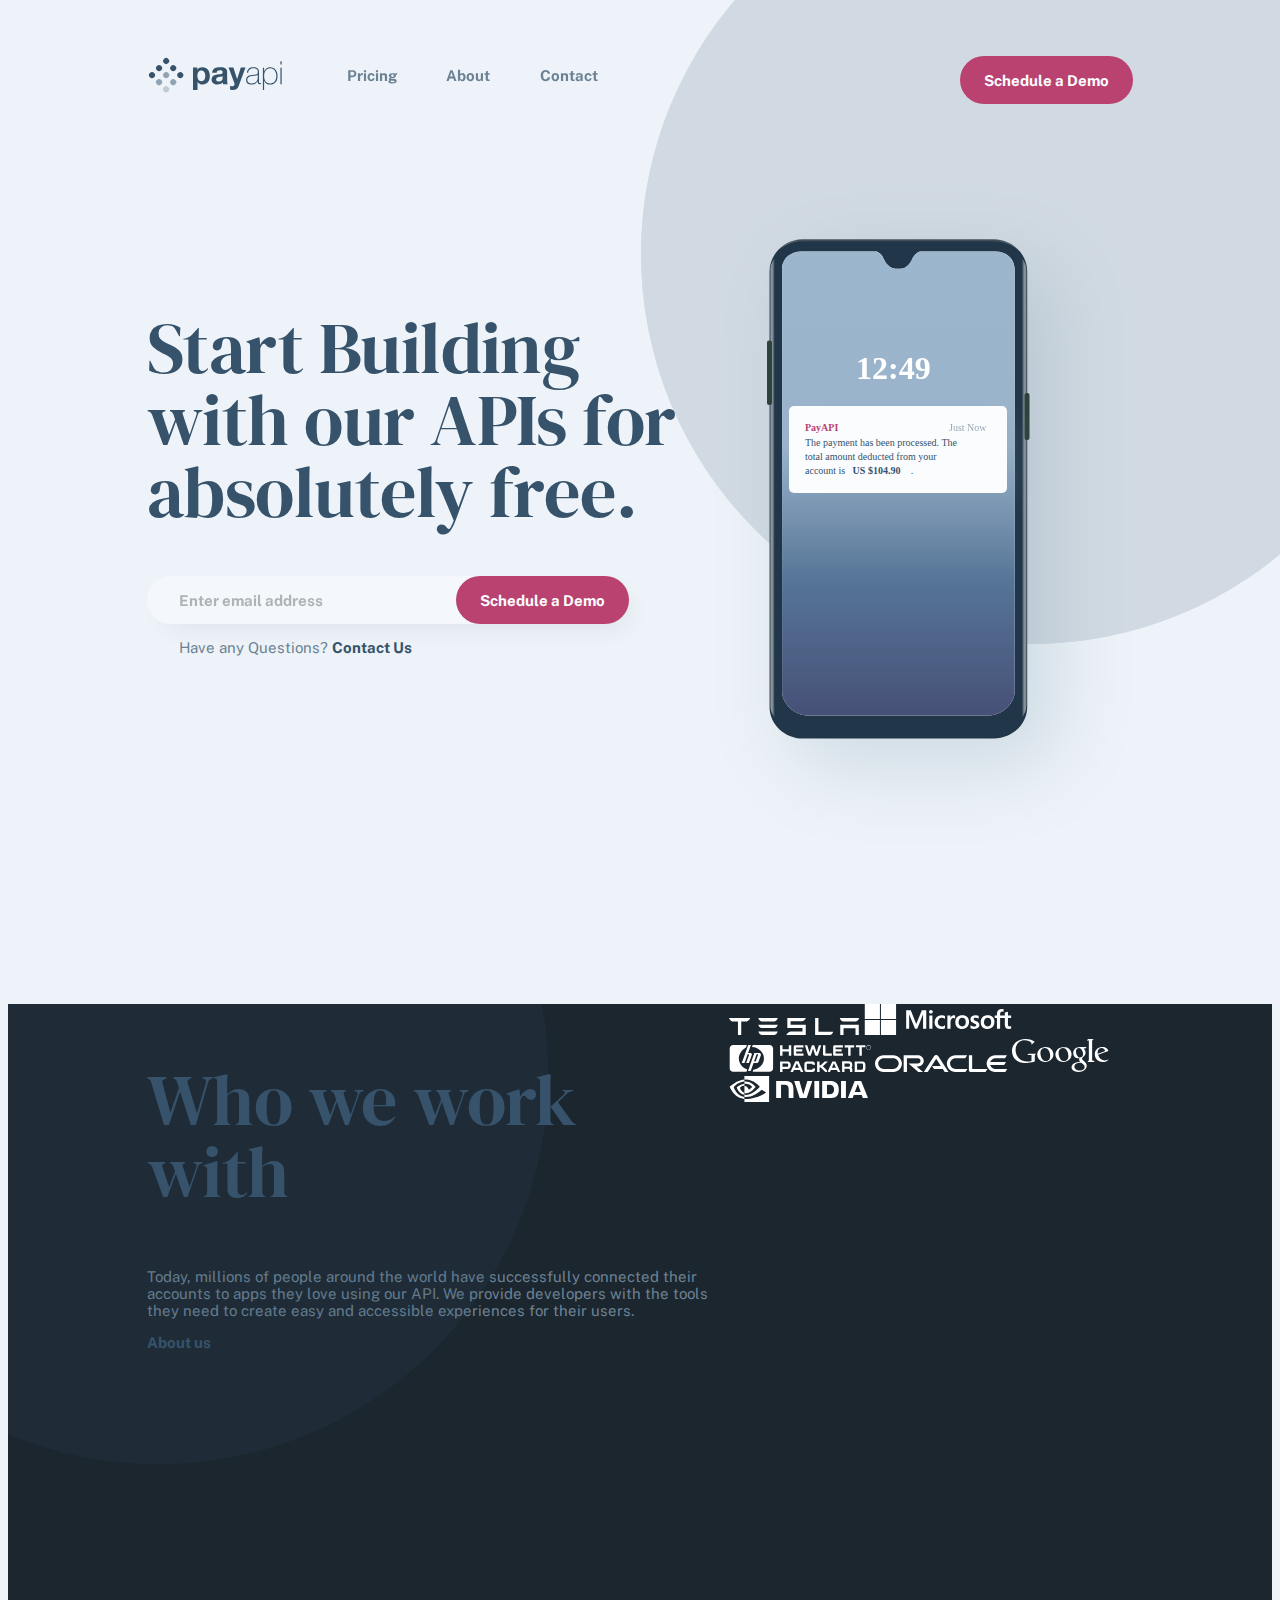
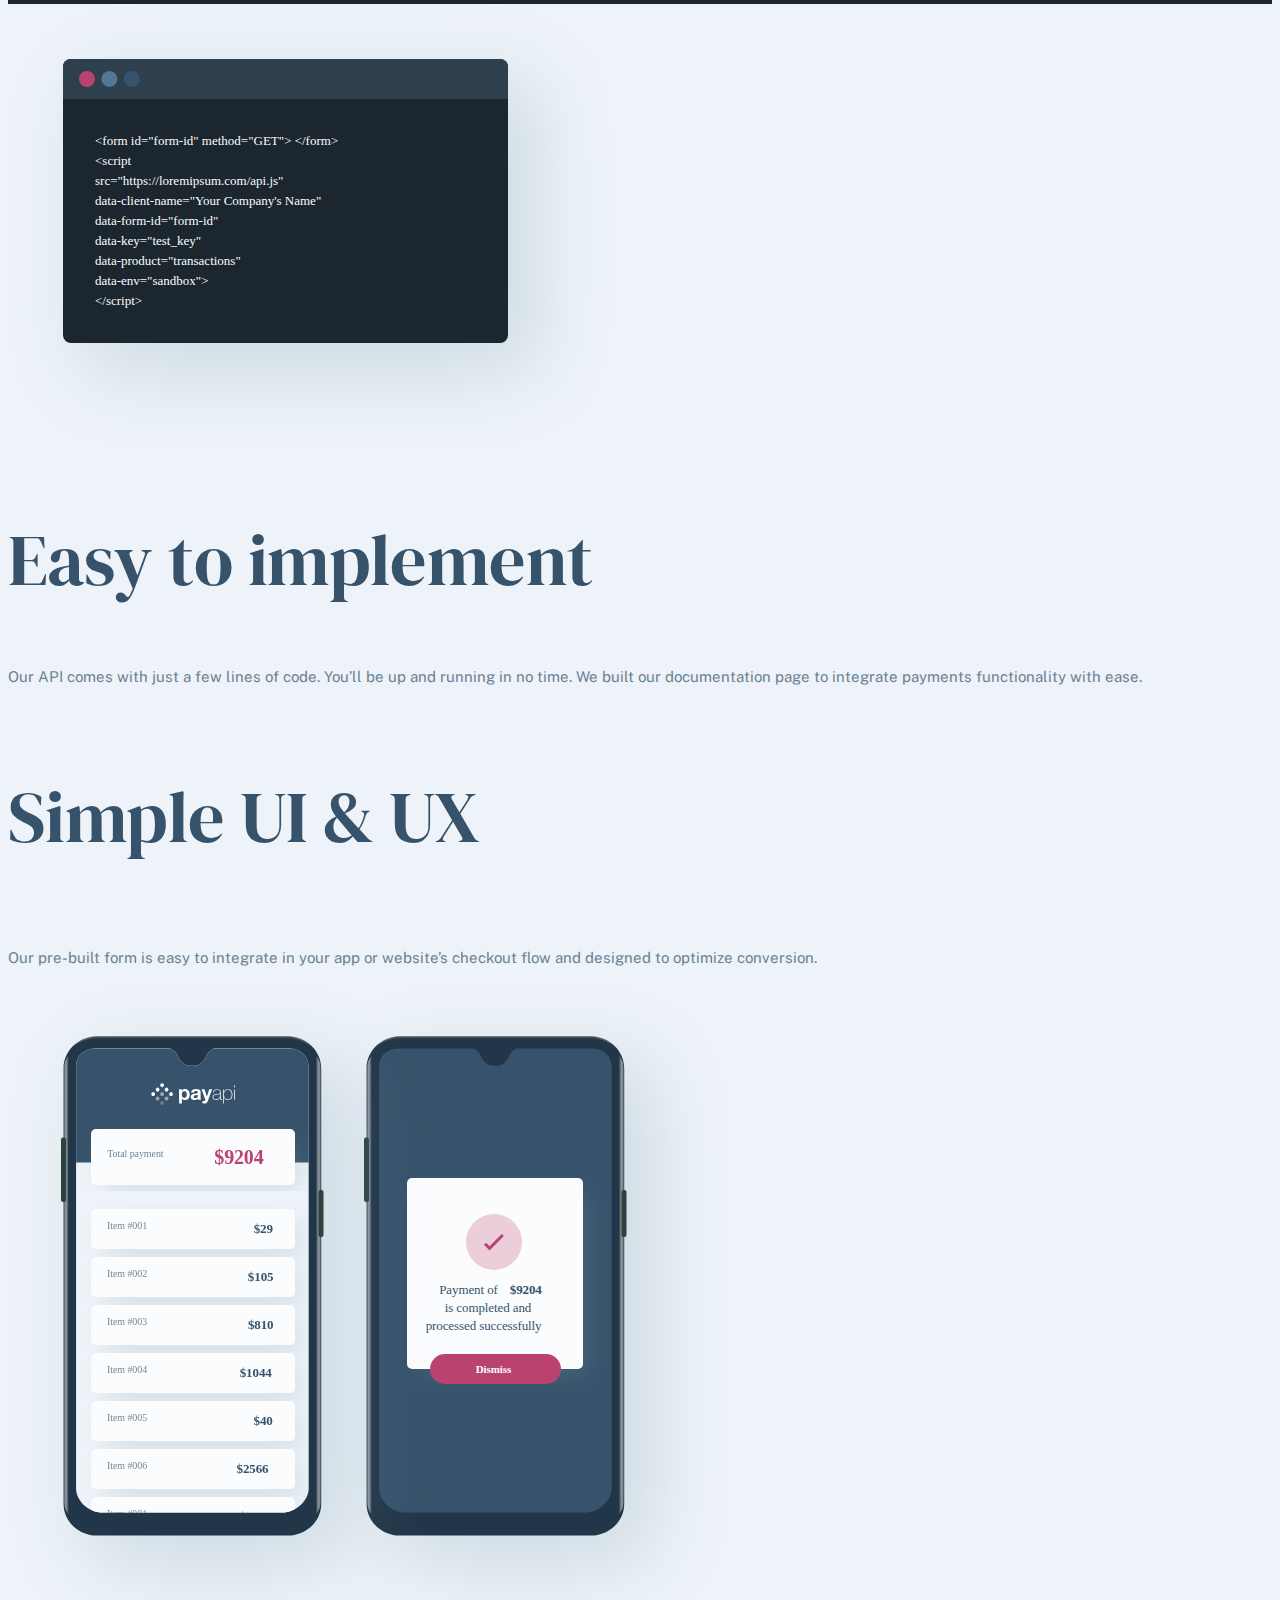
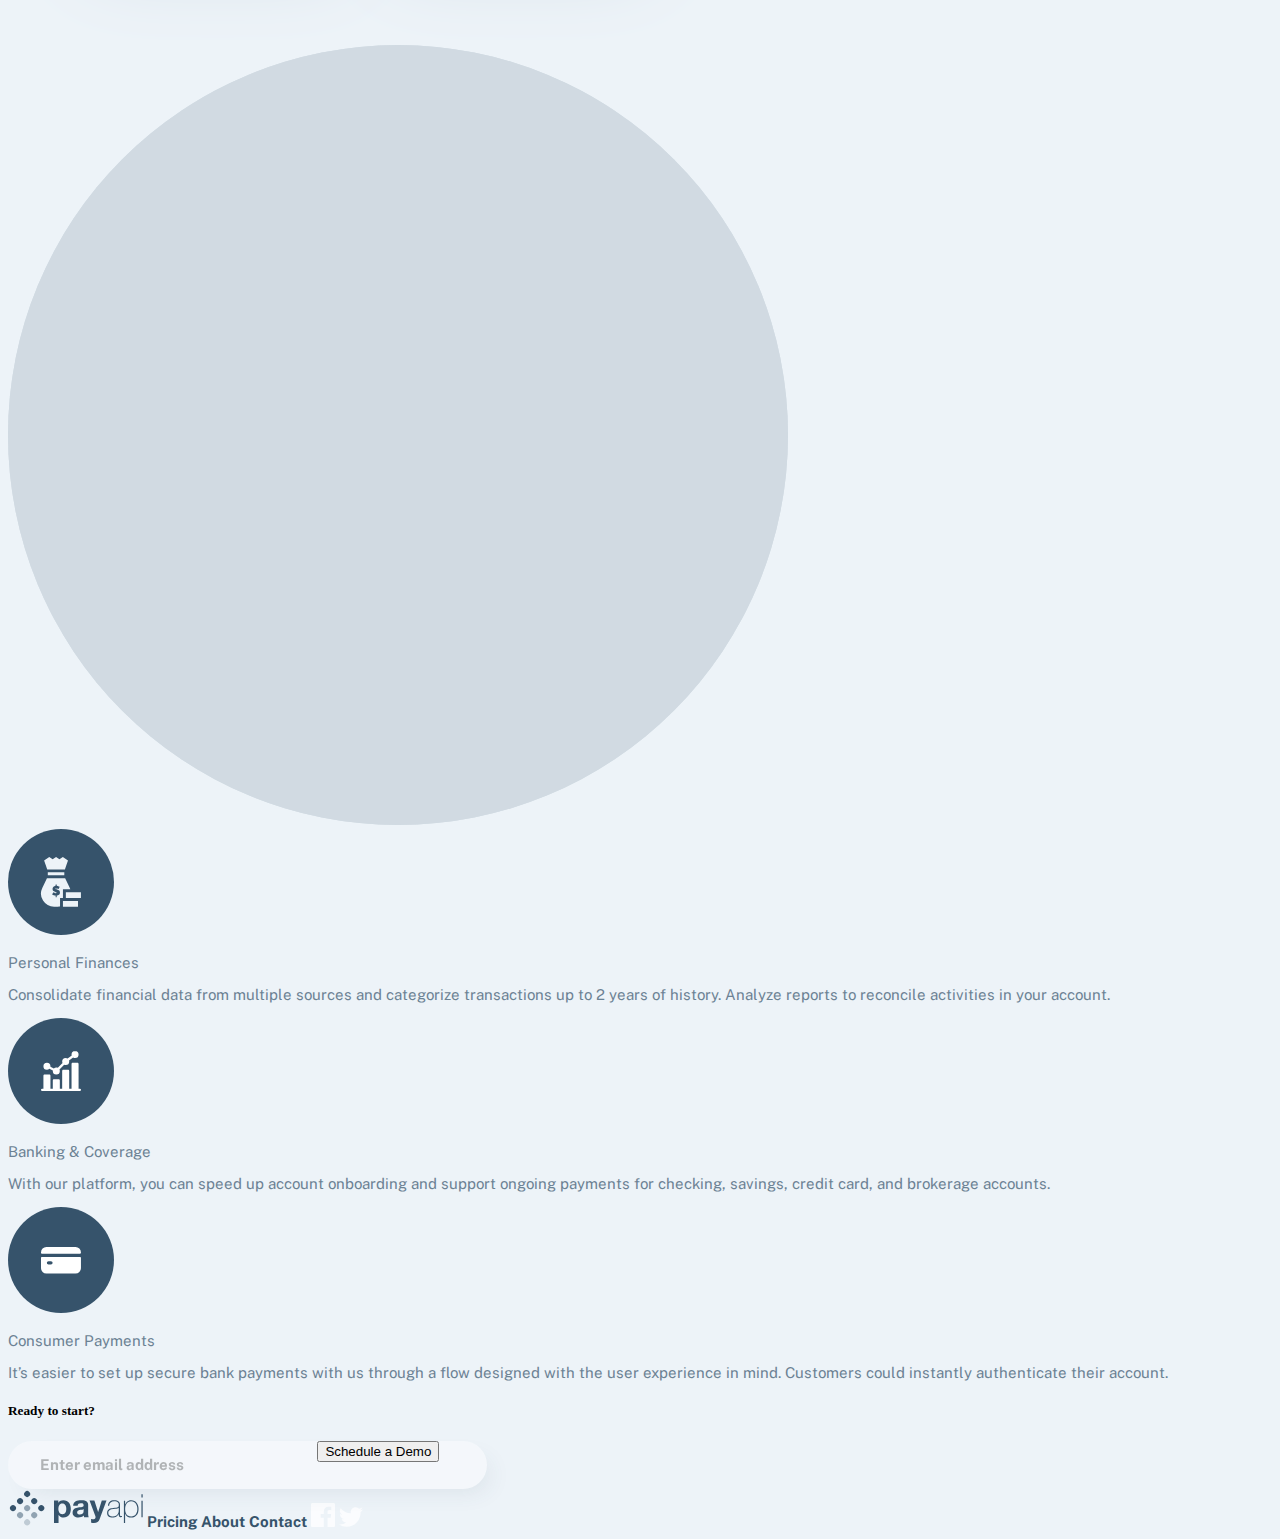
==== index.html @ 9f620da6 "adding files" ====
<!DOCTYPE html>
<html lang="en">
    <head>
        <meta charset="UTF-8">
        <meta name="viewport" content="width=device-width, initial-scale=1">
        <meta http-equiv="X-UA-Compatible" content="ie=edge">
        <title>PayApi</title>
        <link rel="stylesheet" href="style.css">
        <link rel="preconnect" href="https://fonts.googleapis.com">
        <link rel="preconnect" href="https://fonts.gstatic.com" crossorigin>
        <link href="https://fonts.googleapis.com/css2?family=DM+Serif+Display&family=Public+Sans:wght@400;700&display=swap" rel="stylesheet">
    </head>

    <body>
        <nav role="navigation" class="navigation">
            <img src="assets/shared/desktop/logo.svg" alt="">
            <a href="pricing.html">Pricing</a>
            <a href="about.html">About</a>
            <a href="contact.html">Contact</a>
            <button class="scheduleButton" id="navigationButton">Schedule a Demo</button>
            <img id="upperRightCircle" src="assets/shared/desktop/bg-pattern-circle.svg" alt="">
        </nav>

        <div class="homeHeader">
            <div class="headerText">
                <h1>Start Building with our APIs for absolutely free.</h1>
                <form class="formEnterEmail">
                    <input type="email" name="email" id="" placeholder="Enter email address">
                    <button class="scheduleButton">Schedule a Demo</button>
                </form>
                <p>Have any Questions? <a href="contact.html">Contact Us</a></p>
            </div>
            <img src="assets/home/desktop/illustration-phone-mockup.svg" alt="">
        </div>

        <div class="homeWhoWork">
            <img src="assets/shared/desktop/bg-pattern-circle.svg" alt="">
            <div class="whoWorkText">
                <h2>Who we work with</h2>
                <p>Today, millions of people around the world have successfully connected their accounts to apps they love using our API. We provide developers with the tools they need to create easy and accessible experiences for their users. </p>
                <a href="about.html" class="buttonAboutUs">About us</a>
            </div>
            <div class="workLogos">
                <object data="assets/shared/desktop/tesla.svg" type="image/svg+xml"></object>
                <object data="assets/shared/desktop/microsoft.svg" type=""></object>
                <object data="assets/shared/desktop/hewlett-packard.svg" type=""></object>
                <object data="assets/shared/desktop/oracle.svg" type=""></object>
                <object data="assets/shared/desktop/google.svg" type=""></object>
                <object data="assets/shared/desktop/nvidia.svg" type=""></object>
                <svg s></svg>
            </div>
        </div>

        <div class="homeEasyTo">
            <img src="assets/home/desktop/illustration-easy-to-implement.svg" alt="">
            <div class="easyToText">
                <h3>Easy to implement</h3>
                <p>Our API comes with just a few lines of code. You’ll be up and running in no time. We built our documentation page to integrate payments functionality with ease.</p>
            </div>
        </div>

        <div class="homeSimpleUi">
            <div class="SimpleUiText">
                <h4>Simple UI & UX</h4>
                <p>Our pre-built form is easy to integrate in your app or website’s checkout flow and designed to optimize conversion. </p>
            </div>
            <img src="assets/home/desktop/illustration-simple-ui.svg" alt="">
            <img src="assets/shared/desktop/bg-pattern-circle.svg" alt="">
        </div>

        <div class="homeAdvantages">
            <div class="advantagesColumn">
                <img src="assets/home/desktop/icon-personal-finances.svg" alt="">
                <p>Personal Finances</p>
                <p>Consolidate financial data from multiple sources and categorize transactions up to 2 years of history. Analyze reports to reconcile activities in your account. </p>
            </div>
            <div class="advantagesColumn">
                <img src="assets/home/desktop/icon-banking-and-coverage.svg" alt="">
                <p>Banking & Coverage</p>
                <p>With our platform, you can speed up account onboarding and support ongoing payments for checking, savings, credit card, and brokerage accounts.</p>
            </div>
            <div class="advantagesColumn">
                <img src="assets/home/desktop/icon-consumer-payments.svg" alt="">
                <p>Consumer Payments</p>
                <p>It’s easier to set up secure bank payments with us through a flow designed with the user experience in mind. Customers could instantly authenticate their account.</p>
            </div>
        </div>

        <div class="homeReady">
            <h5>Ready to start?</h5>
            <form class="formEnterEmail">
                <input type="email" name="email" id="" placeholder="Enter email address">
                <button>Schedule a Demo</button>
            </form>
        </div>

        <footer>
            <img src="assets/shared/desktop/logo.svg" alt="">
            <a href="pricing.html">Pricing</a>
            <a href="about.html">About</a>
            <a href="contact.html">Contact</a>
            <img src="assets/shared/desktop/facebook.svg" alt="">
            <img src="assets/shared/desktop/twitter.svg" alt="">
        </footer>
        <script src="script.js"></script>
    </body>
</html>
---- style.css ----
/* General Styles */

body { 
    background-color: #EDF3F8;
    overflow-x: hidden;
}

h1, h2, h3, h4 { 
    font-family: 'DM Serif Display', sans-serif;
    color: #36536B;
    font-weight: 400;
    font-size: 72px;
    line-height: 72px;
    letter-spacing: -0.55px;
}

p {
    font-family: 'Public Sans', sans-serif;
    color: #6C8294;
    font-weight: 400;
    font-size: 15px;
}

a {
    text-decoration: none;
    font-family: 'Public Sans', sans-serif;
    color: #36536B;
    font-weight: 700;
    font-size: 15px;
    line-height: 18px;
}

.scheduleButton {
    background-color: #BA4270;
    font-family: 'Public Sans', sans-serif;
    font-weight: 700;
    color: #FBFCFE;
    font-size: 15px;
    border: none;
    border-radius: 24px;
    width: 173px;
    height: 48px;
}


/*  SiteWide */

.navigation {
    position: relative;
    display: flex;
    margin: 3.5rem 11% 0;
}

.navigation a {
    margin-top: 0.7rem;
    margin-left: 5%;
    opacity: 0.7;
}

.navigation img:nth-child(1) {
    margin-right: 1rem;
    width: 134.66px;
    height: 38px;
}

#navigationButton {
    margin-left: auto;
}

#upperRightCircle {
    position: absolute;
    top: -12rem;
    right: -18rem;
    z-index: -1;
}


/*  Home Header */

.homeHeader {
    margin: 10rem 11%;
    display: flex;
    justify-content: space-between;
}

.headerText {
    max-width: 36rem;
}

.formEnterEmail {
    position: relative;
}

.formEnterEmail input {
    border-radius: 24px;
    border: none;
    background-color: #FBFCFE;
    box-shadow: 10px 10px 25px -10px rgba(54, 83, 107, 0.25);
    width: 445px;
    height: 46px;
    padding-left: 2rem;
}

input[type=email] {
    font-family: 'Public Sans', sans-serif;
    font-weight: 700;
    font-size: 15px;
    opacity: 0.5;
    color: #36536B;
}

.formEnterEmail button {
    position: absolute;
    margin-left: -10.6rem;
}

.headerText p {
    margin-left: 2rem;
}

.homeHeader img {
    margin-top: -5rem;
}


/*  Who we work with */

.homeWhoWork {
    display: flex;
    background-color: #1B262F;
    overflow: hidden;
    position: relative;
    height: 600px;
    padding: 0 11%;
}

.homeWhoWork img {
    position: absolute;
    top: -20rem;
    left: -15rem;
}

.workLogos {
    filter: brightness(0) invert(1);
}

.workLogos object {
    
}
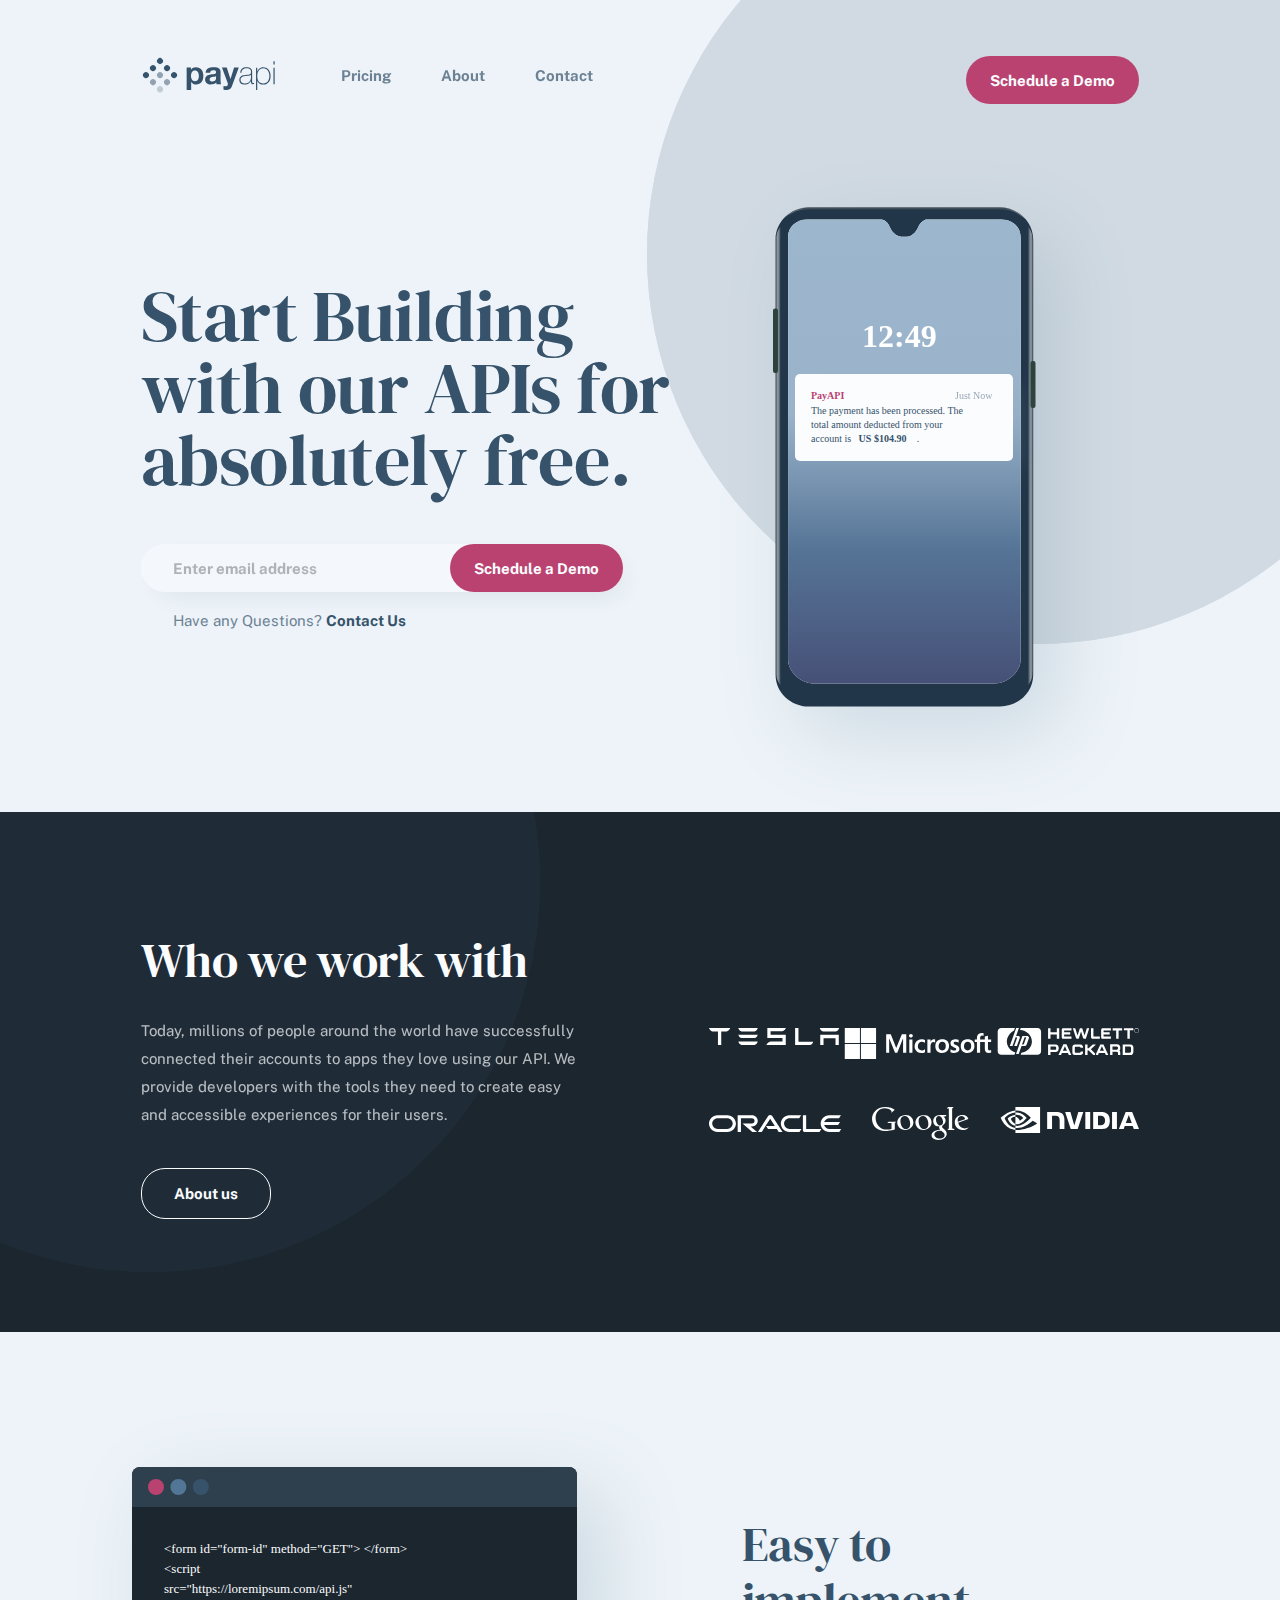
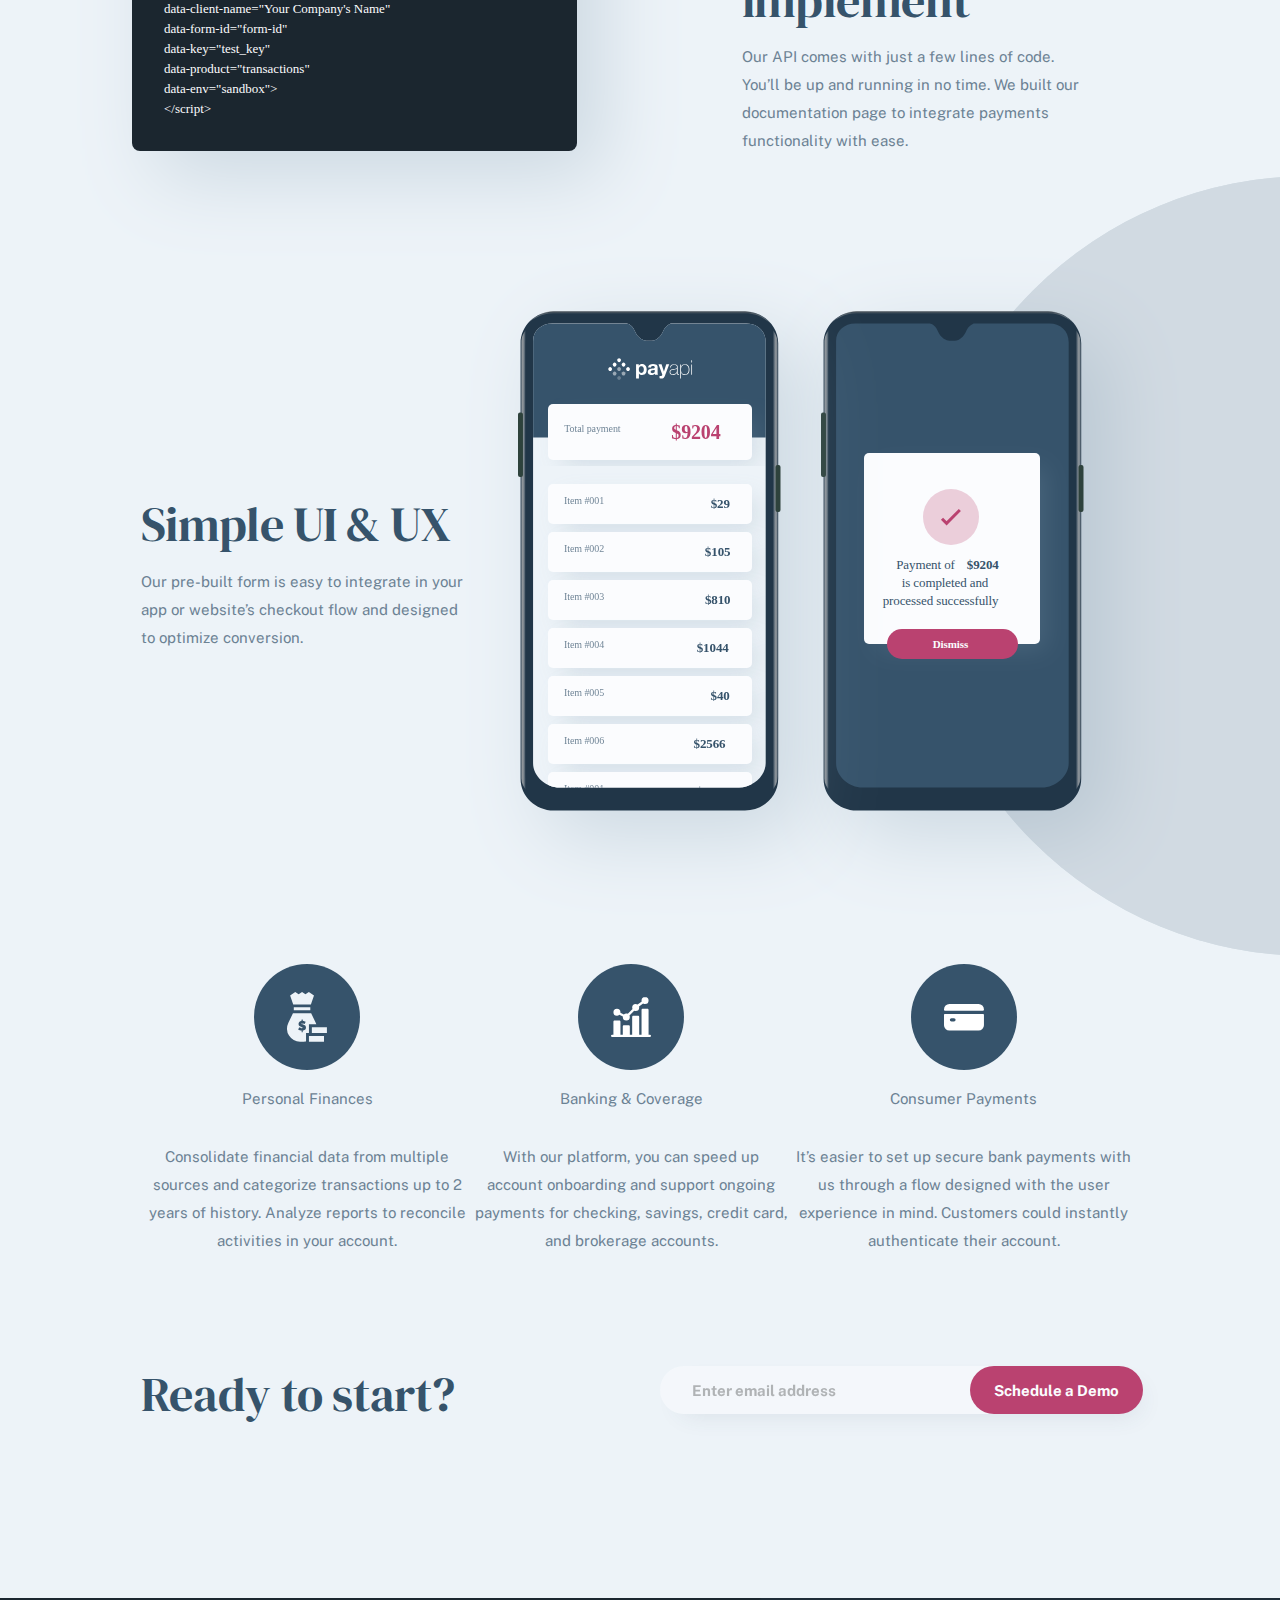
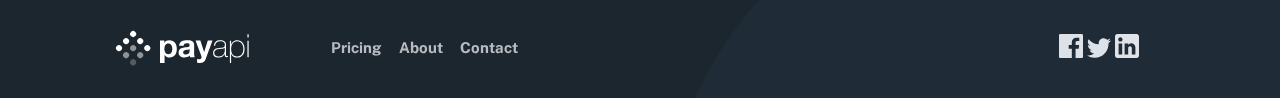
==== commit a3fcccd8: "added home page styling" ====
--- a/index.html
+++ b/index.html
@@ -40,14 +40,13 @@
                 <p>Today, millions of people around the world have successfully connected their accounts to apps they love using our API. We provide developers with the tools they need to create easy and accessible experiences for their users. </p>
                 <a href="about.html" class="buttonAboutUs">About us</a>
             </div>
-            <div class="workLogos">
+            <div class="whoWorkLogos">
                 <object data="assets/shared/desktop/tesla.svg" type="image/svg+xml"></object>
                 <object data="assets/shared/desktop/microsoft.svg" type=""></object>
                 <object data="assets/shared/desktop/hewlett-packard.svg" type=""></object>
                 <object data="assets/shared/desktop/oracle.svg" type=""></object>
                 <object data="assets/shared/desktop/google.svg" type=""></object>
                 <object data="assets/shared/desktop/nvidia.svg" type=""></object>
-                <svg s></svg>
             </div>
         </div>
 
@@ -60,7 +59,7 @@
         </div>
 
         <div class="homeSimpleUi">
-            <div class="SimpleUiText">
+            <div class="simpleUiText">
                 <h4>Simple UI & UX</h4>
                 <p>Our pre-built form is easy to integrate in your app or website’s checkout flow and designed to optimize conversion. </p>
             </div>
@@ -90,17 +89,23 @@
             <h5>Ready to start?</h5>
             <form class="formEnterEmail">
                 <input type="email" name="email" id="" placeholder="Enter email address">
-                <button>Schedule a Demo</button>
+                <button class="scheduleButton">Schedule a Demo</button>
             </form>
         </div>
 
         <footer>
-            <img src="assets/shared/desktop/logo.svg" alt="">
-            <a href="pricing.html">Pricing</a>
-            <a href="about.html">About</a>
-            <a href="contact.html">Contact</a>
-            <img src="assets/shared/desktop/facebook.svg" alt="">
-            <img src="assets/shared/desktop/twitter.svg" alt="">
+            <div class="footerLinks">
+                <object data="assets/shared/desktop/logo.svg" type=""></object>
+                <a href="pricing.html">Pricing</a>
+                <a href="about.html">About</a>
+                <a href="contact.html">Contact</a>
+            </div>
+            <div class="footerLogos">
+                <img src="assets/shared/desktop/facebook.svg" alt="">
+                <img src="assets/shared/desktop/twitter.svg" alt="">
+                <img src="assets/shared/desktop/linkedin.svg" alt="">
+            </div>
+            <img id="footerCircle" src="assets/shared/desktop/bg-pattern-circle.svg" alt="">
         </footer>
         <script src="script.js"></script>
     </body>
--- a/style.css
+++ b/style.css
@@ -3,9 +3,10 @@
 body { 
     background-color: #EDF3F8;
     overflow-x: hidden;
-}
-
-h1, h2, h3, h4 { 
+    margin: 0;
+}
+
+h1 {
     font-family: 'DM Serif Display', sans-serif;
     color: #36536B;
     font-weight: 400;
@@ -14,11 +15,21 @@
     letter-spacing: -0.55px;
 }
 
+h2, h3, h4, h5 { 
+    font-family: 'DM Serif Display', sans-serif;
+    color: #36536B;
+    font-weight: 400;
+    font-size: 48px;
+    line-height: 56px;
+    letter-spacing: -0.37px;
+}
+
 p {
     font-family: 'Public Sans', sans-serif;
     color: #6C8294;
     font-weight: 400;
     font-size: 15px;
+    line-height: 28px;
 }
 
 a {
@@ -44,6 +55,7 @@
 
 
 /*  SiteWide */
+/*  Navigation bar */
 
 .navigation {
     position: relative;
@@ -65,6 +77,7 @@
 
 #navigationButton {
     margin-left: auto;
+    position: relative;
 }
 
 #upperRightCircle {
@@ -75,10 +88,50 @@
 }
 
 
+/*  Footer*/
+
+footer {
+    display: flex;
+    justify-content: space-between;
+    align-items: center;
+    position: relative;
+    overflow: hidden;
+    padding: 0 11%;
+    background-color: #1B262F;
+    height: 100px;
+}
+
+.footerLinks {
+    display: flex;
+    justify-content: center;
+    align-items: center;
+}
+
+.footerLinks object {
+    filter: brightness(0) invert(1);
+    margin-right: 4rem;
+}
+
+.footerLinks a {
+    color: #FBFCFE;
+    opacity: 0.7;
+    margin-top: 0rem;
+    margin-left: 5%;
+}
+
+#footerCircle {
+    position: absolute;
+    top: -8rem;
+    right: -10rem;
+    z-index: 0;
+}
+
+
+/*  Home page */
 /*  Home Header */
 
 .homeHeader {
-    margin: 10rem 11%;
+    margin: 8rem 11% 0rem;
     display: flex;
     justify-content: space-between;
 }
@@ -130,20 +183,138 @@
     background-color: #1B262F;
     overflow: hidden;
     position: relative;
-    height: 600px;
+    height: 520px;
     padding: 0 11%;
+    z-index: -2;
 }
 
 .homeWhoWork img {
     position: absolute;
     top: -20rem;
     left: -15rem;
-}
-
-.workLogos {
+    z-index: -1;
+}
+
+.whoWorkText {
+    margin-top: 5rem;
+    max-width: 28rem;
+}
+
+.whoWorkText h2 {
+    color: #FBFCFE;
+    margin-bottom: 1.8rem;
+}
+
+.whoWorkText p {
+    color: #FBFCFE;
+    opacity: 0.7;
+    line-height: 28px;
+    margin-bottom: 3.5rem;
+}
+
+.buttonAboutUs {
+    color: #FBFCFE;
+    letter-spacing: -0.115;
+    border-radius: 24px;
+    border: 1px solid #FBFCFE;
+    padding: 1rem 2rem;
+}
+
+.whoWorkLogos {
     filter: brightness(0) invert(1);
-}
-
-.workLogos object {
-    
+    display: flex;
+    justify-content: space-between;
+    flex-wrap: wrap;
+    max-width: 34rem;
+    max-height: 10rem;
+    margin: 13.5rem 0 0 12%;
+}
+
+.workLogos object:nth-child(1), object:nth-child(4) {
+    margin-top: 0.5rem;
+}
+
+
+/*  Easy to implement */
+
+.homeEasyTo {
+    display: flex;
+    margin: 5rem 11%;
+}
+
+.homeEasyTo img {
+    margin-left: -4rem;
+}
+
+.easyToText {
+    margin: 3.5rem 6% 0;
+    max-width: 26rem;
+}
+
+.easyToText h3 {
+    letter-spacing: -0.37px;
+    margin-bottom: 0rem;
+}
+
+
+/*  Simple UI & UX */
+
+.homeSimpleUi {
+    position: relative;
+    display: flex;
+    justify-content: space-between;
+    margin: -5rem 11%;
+}
+
+.simpleUiText {
+    max-width: 30rem;
+    margin-top: 11rem;
+}
+
+.simpleUiText h4 {
+    margin-bottom: 1rem;
+}
+
+.homeSimpleUi img:nth-child(2) {
+    margin-right: -3rem;
+}
+
+.homeSimpleUi img:nth-child(3) {
+    position: absolute;
+    top: -5rem;
+    right: -35rem;
+    z-index: -1;
+}
+
+
+/*  Home Advantages */
+
+.homeAdvantages {
+    margin: 8rem 11% 0;
+    display: flex;
+    justify-content: space-between;
+}
+
+.advantagesColumn {
+    display: flex;
+    flex-direction: column;
+    align-items: center;
+    max-width: 23rem;
+}
+
+.advantagesColumn p {
+    text-align: center;
+}
+
+
+/*  Ready to start? */
+
+.homeReady {
+    display: flex;
+    justify-content: space-between;
+    margin: 6rem 11%;
+}
+
+.homeReady h5 {
+    margin-top: 0;
 }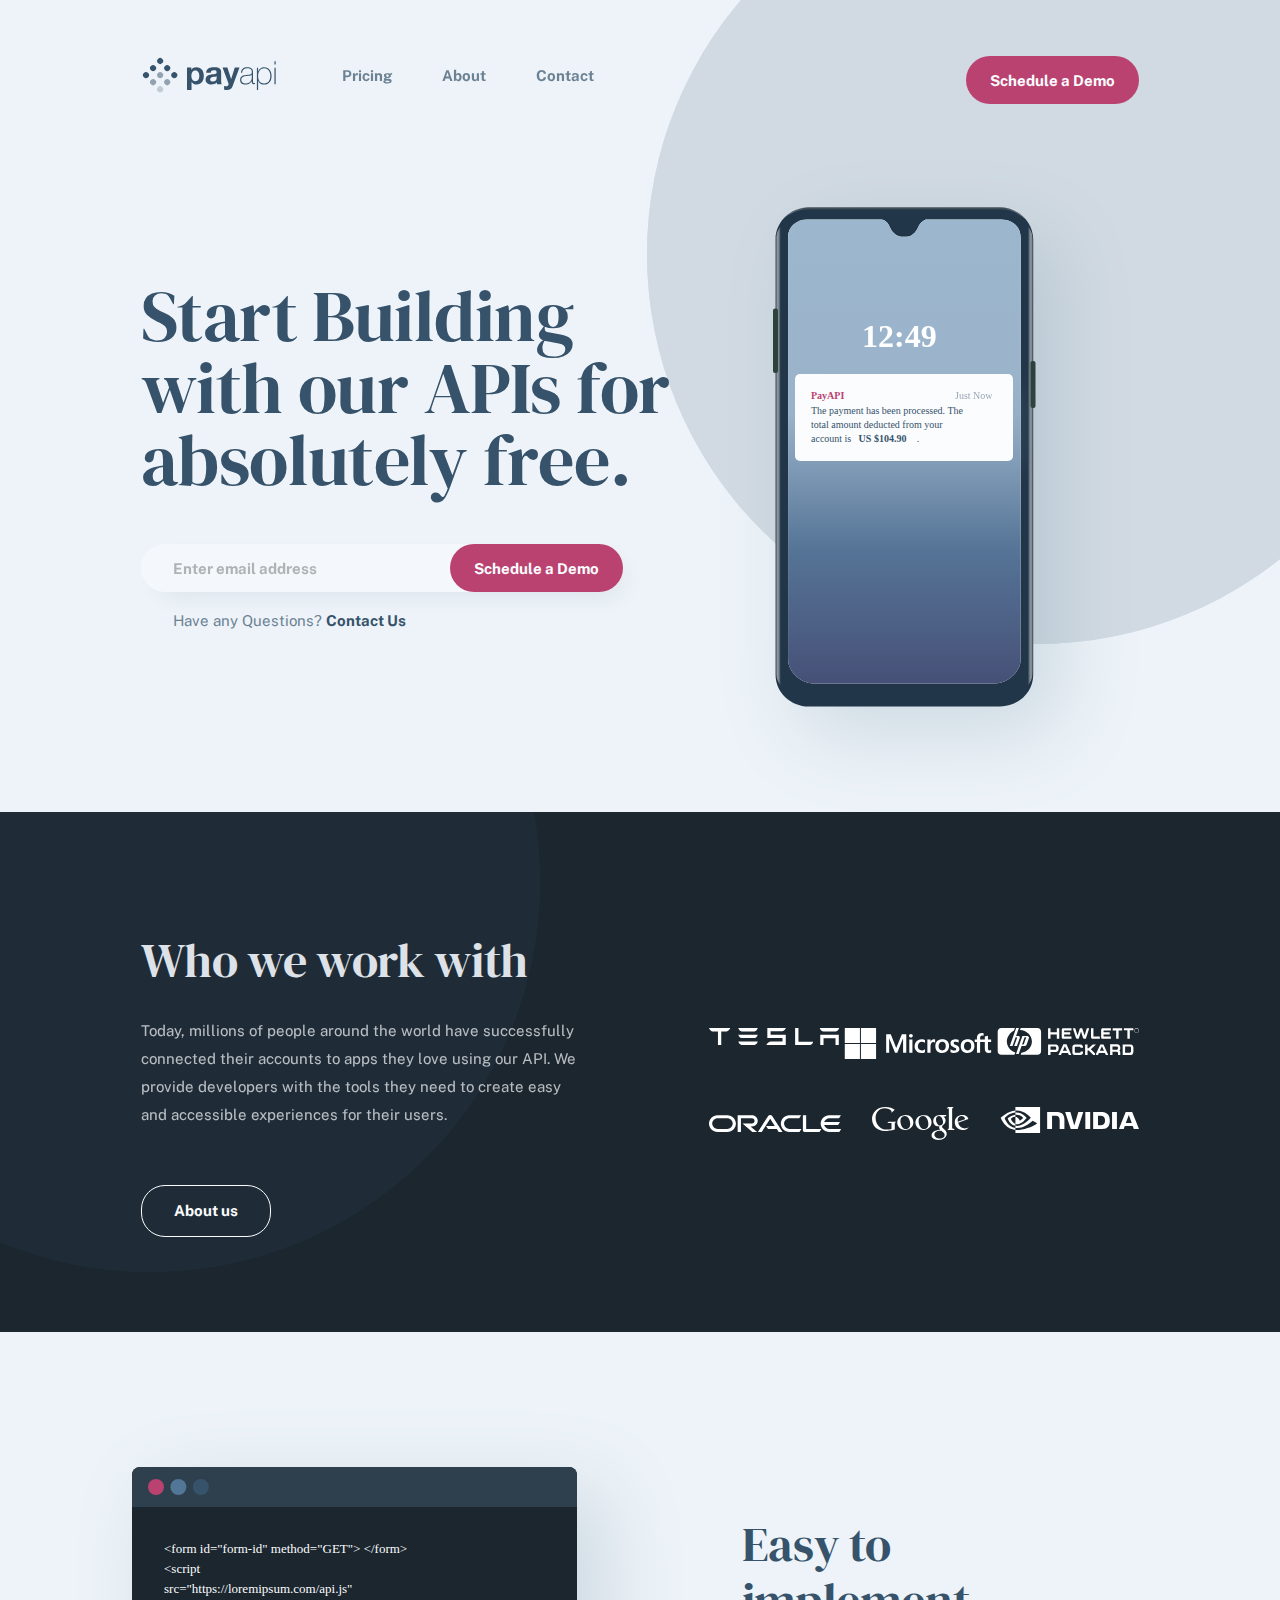
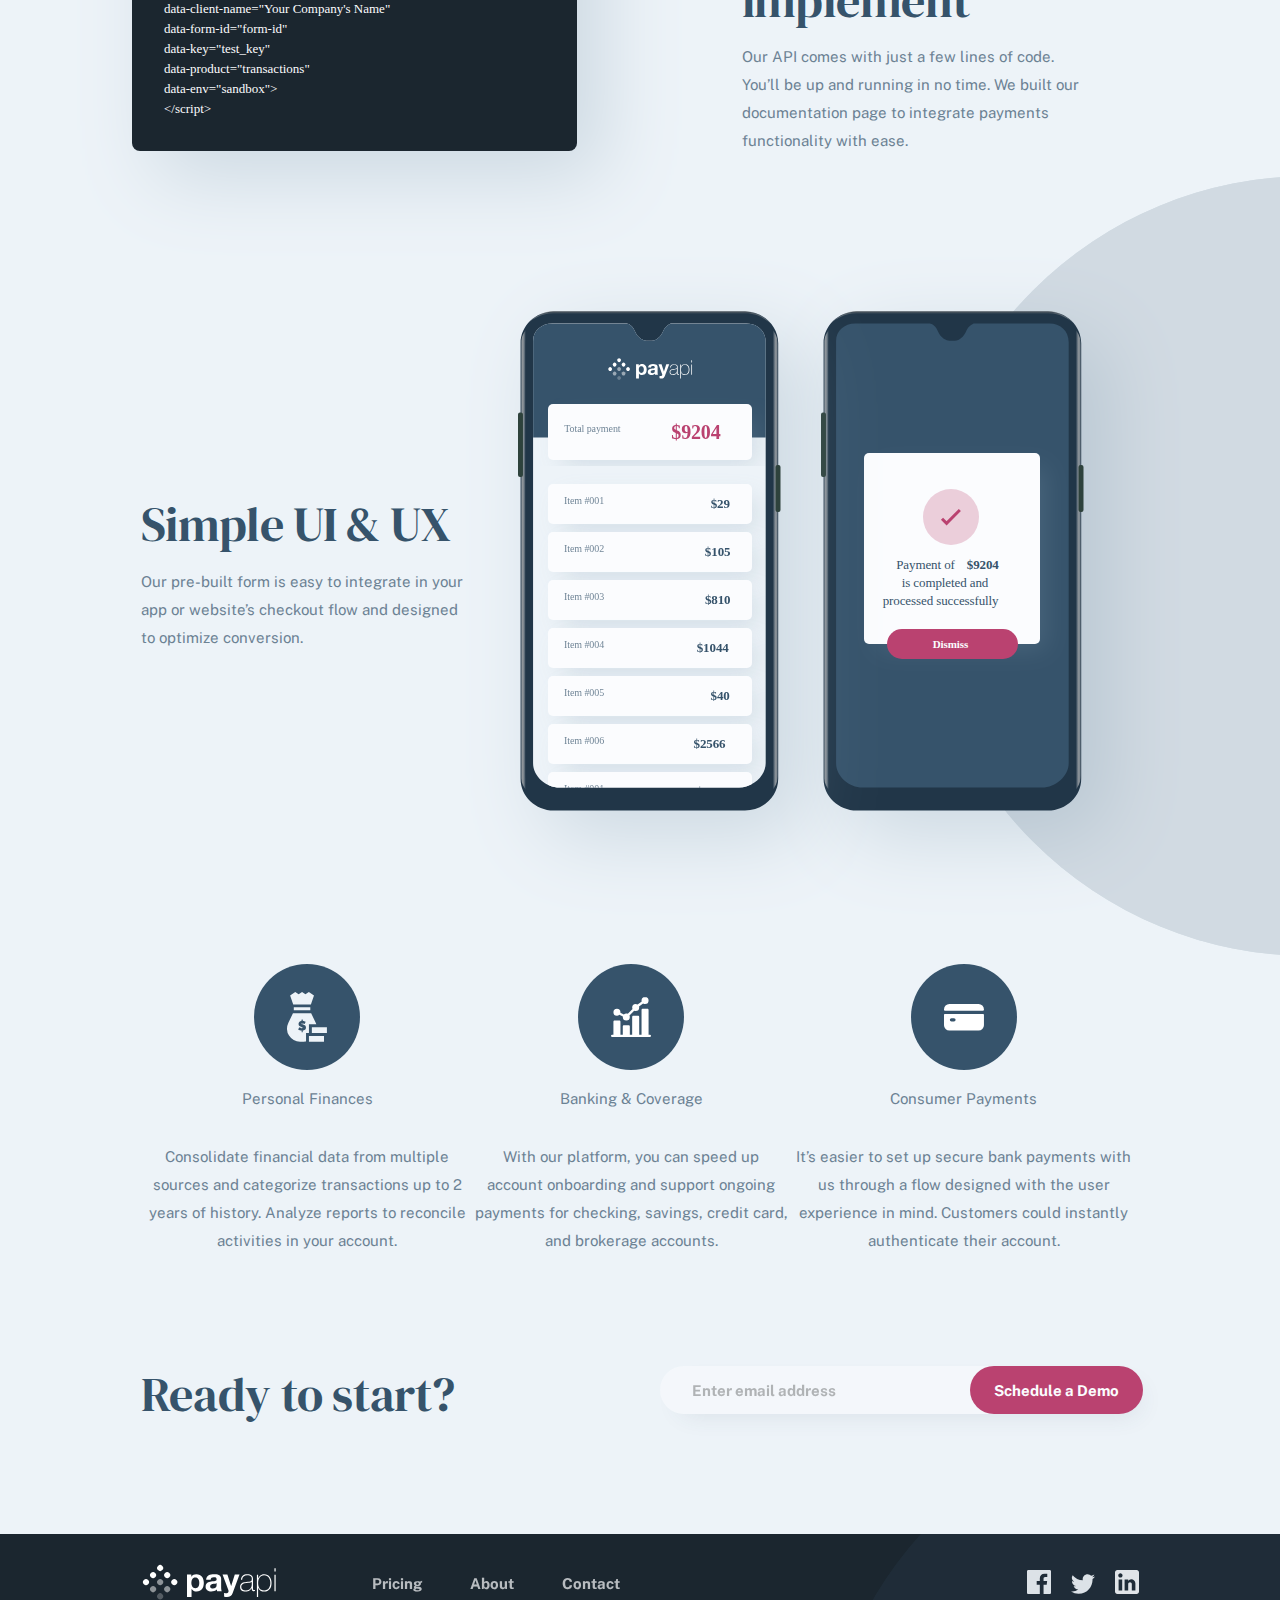
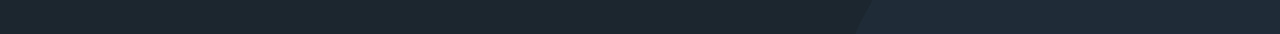
==== commit f98797a5: "finished home page" ====
--- a/index.html
+++ b/index.html
@@ -13,7 +13,7 @@
 
     <body>
         <nav role="navigation" class="navigation">
-            <img src="assets/shared/desktop/logo.svg" alt="">
+            <a href="index.html"><img src="assets/shared/desktop/logo.svg" alt=""></a>
             <a href="pricing.html">Pricing</a>
             <a href="about.html">About</a>
             <a href="contact.html">Contact</a>
@@ -95,7 +95,7 @@
 
         <footer>
             <div class="footerLinks">
-                <object data="assets/shared/desktop/logo.svg" type=""></object>
+                <a href="index.html"><object data="assets/shared/desktop/logo.svg" type=""></object></a>
                 <a href="pricing.html">Pricing</a>
                 <a href="about.html">About</a>
                 <a href="contact.html">Contact</a>
--- a/style.css
+++ b/style.css
@@ -53,6 +53,11 @@
     height: 48px;
 }
 
+.scheduleButton:hover {
+    background-color: #DA6D97;
+    cursor: pointer;
+}
+
 
 /*  SiteWide */
 /*  Navigation bar */
@@ -69,10 +74,13 @@
     opacity: 0.7;
 }
 
-.navigation img:nth-child(1) {
-    margin-right: 1rem;
-    width: 134.66px;
-    height: 38px;
+.navigation a:hover {
+    opacity: 1;
+}
+
+.navigation a:nth-child(1) {
+    margin: 0 1rem 0 0;
+    opacity: 1;
 }
 
 #navigationButton {
@@ -107,22 +115,33 @@
     align-items: center;
 }
 
-.footerLinks object {
+.footerLinks a:nth-child(1) {
     filter: brightness(0) invert(1);
-    margin-right: 4rem;
+    margin-right: 6rem;
+    opacity: 1;
 }
 
 .footerLinks a {
     color: #FBFCFE;
     opacity: 0.7;
-    margin-top: 0rem;
-    margin-left: 5%;
+}
+
+.footerLinks a:hover {
+    opacity: 1;
+}
+
+.footerLinks a:nth-child(3) {
+    margin: 0 3rem;
+}
+
+.footerLogos img:nth-child(2) {
+    margin: 0 1rem;
 }
 
 #footerCircle {
     position: absolute;
     top: -8rem;
-    right: -10rem;
+    right: -20rem;
     z-index: 0;
 }
 
@@ -185,14 +204,12 @@
     position: relative;
     height: 520px;
     padding: 0 11%;
-    z-index: -2;
 }
 
 .homeWhoWork img {
     position: absolute;
     top: -20rem;
     left: -15rem;
-    z-index: -1;
 }
 
 .whoWorkText {
@@ -218,6 +235,12 @@
     border-radius: 24px;
     border: 1px solid #FBFCFE;
     padding: 1rem 2rem;
+    position: absolute;
+}
+
+.buttonAboutUs:hover {
+    color: #1B262F;
+    background-color: #FFFFFF;
 }
 
 .whoWorkLogos {
@@ -312,7 +335,7 @@
 .homeReady {
     display: flex;
     justify-content: space-between;
-    margin: 6rem 11%;
+    margin: 6rem 11% 2rem;
 }
 
 .homeReady h5 {
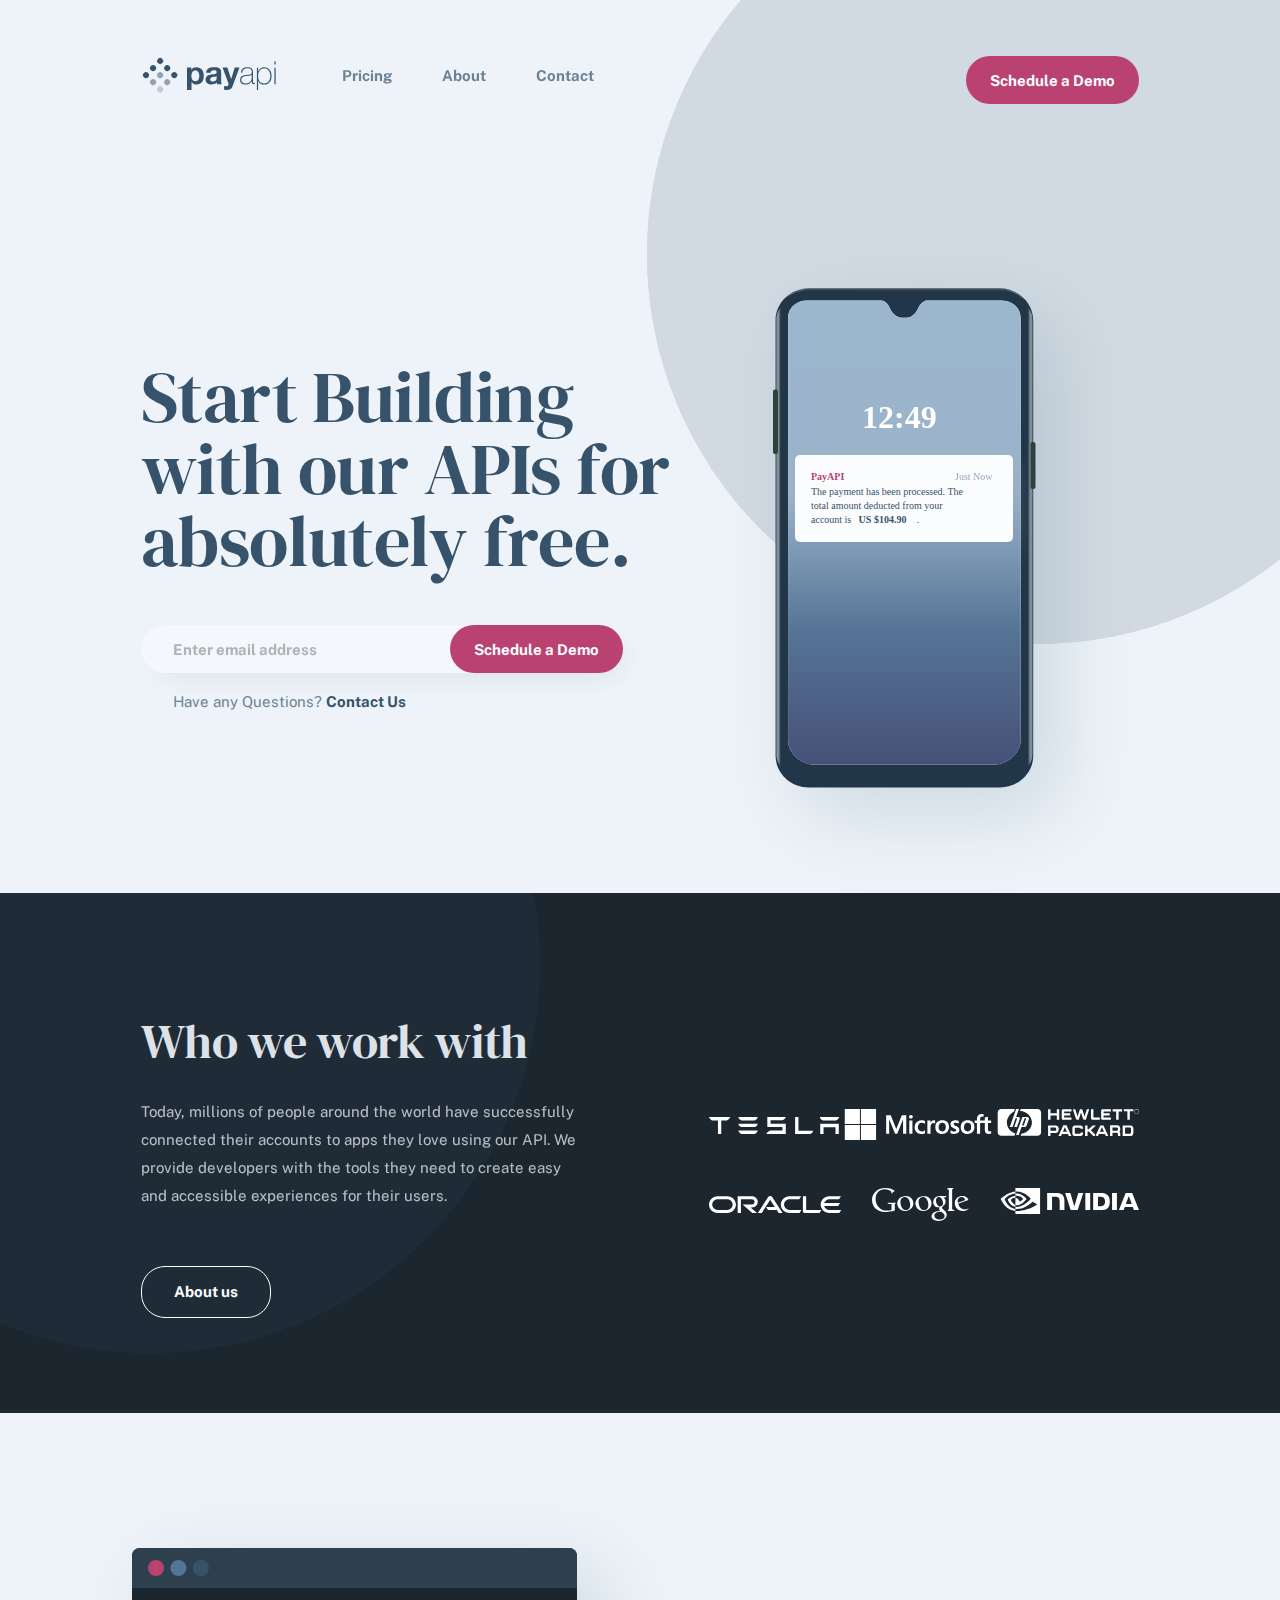
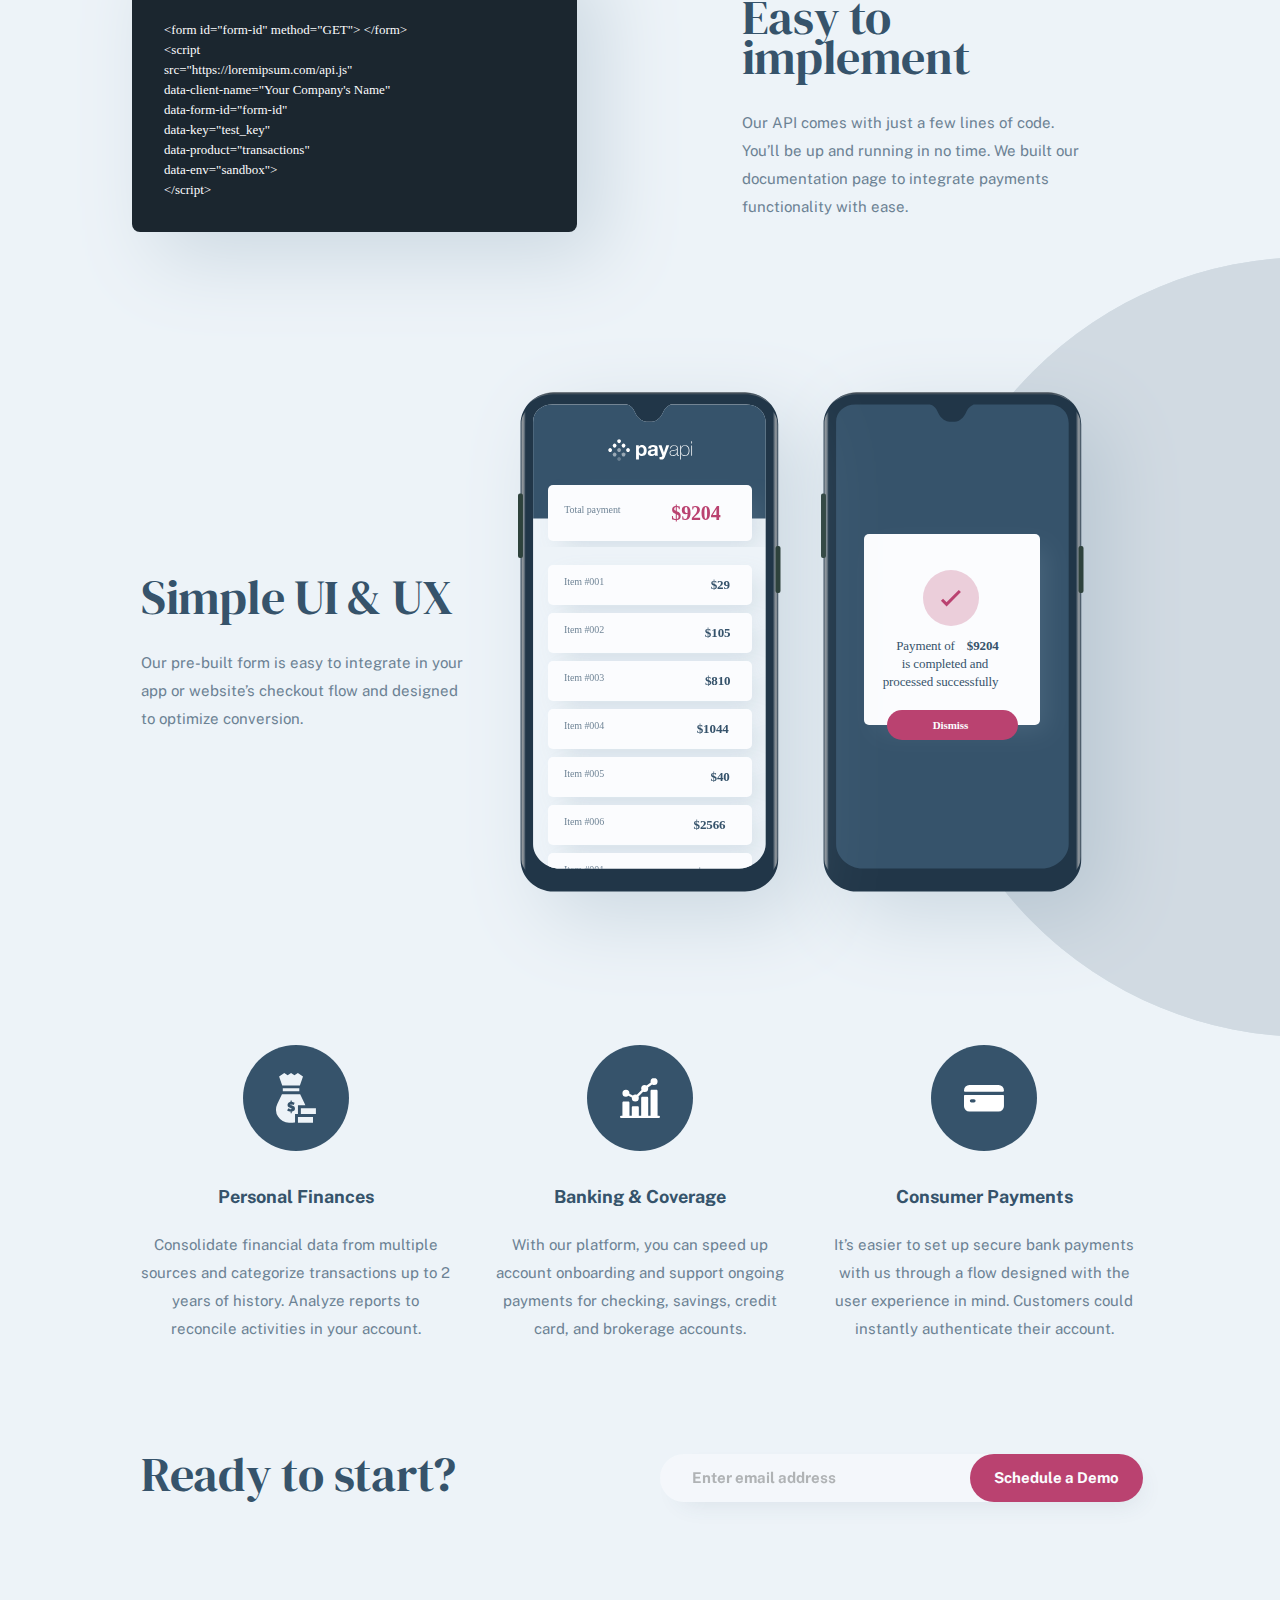
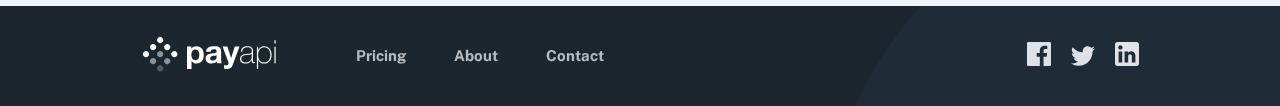
==== commit 5ff5e6c6: "started making pricing page responsive" ====
--- a/index.html
+++ b/index.html
@@ -20,6 +20,19 @@
             <button class="scheduleButton" id="navigationButton">Schedule a Demo</button>
             <img id="upperRightCircle" src="assets/shared/desktop/bg-pattern-circle.svg" alt="">
         </nav>
+
+        <div class="mobileTopNav">
+            <a href="index.html"><img src="assets/shared/desktop/logo.svg" alt=""></a>
+            <div id="myLinks">
+                <a href="pricing.html">Pricing</a>
+                <a href="about.html">About</a>
+                <a href="contact.html">Contact</a>
+            </div>
+            <a href="javascript:void(0);" class="icon" onclick="myFunction()">
+                <img src="assets/shared/mobile/menu.svg" alt="">
+            </a>
+            <img id="upperRightCircle0" src="assets/shared/desktop/bg-pattern-circle.svg" alt="">
+        </div>
 
         <div class="homeHeader">
             <div class="headerText">
--- a/style.css
+++ b/style.css
@@ -39,6 +39,19 @@
     font-weight: 700;
     font-size: 15px;
     line-height: 18px;
+}
+
+li {
+    font-family: 'Public Sans', sans-serif;
+    font-weight: 400;
+    font-size: 16px;
+    line-height: 28px;
+    color: #36536B;
+}
+
+hr {
+    background: #36536B;
+    opacity: 0.25;
 }
 
 .scheduleButton {
@@ -95,70 +108,28 @@
     z-index: -1;
 }
 
-
-/*  Footer*/
-
-footer {
-    display: flex;
-    justify-content: space-between;
-    align-items: center;
-    position: relative;
-    overflow: hidden;
-    padding: 0 11%;
-    background-color: #1B262F;
-    height: 100px;
-}
-
-.footerLinks {
-    display: flex;
-    justify-content: center;
-    align-items: center;
-}
-
-.footerLinks a:nth-child(1) {
-    filter: brightness(0) invert(1);
-    margin-right: 6rem;
-    opacity: 1;
-}
-
-.footerLinks a {
-    color: #FBFCFE;
-    opacity: 0.7;
-}
-
-.footerLinks a:hover {
-    opacity: 1;
-}
-
-.footerLinks a:nth-child(3) {
-    margin: 0 3rem;
-}
-
-.footerLogos img:nth-child(2) {
-    margin: 0 1rem;
-}
-
-#footerCircle {
+#upperRightCircle0 {
     position: absolute;
-    top: -8rem;
-    right: -20rem;
-    z-index: 0;
-}
-
-
-/*  Home page */
-/*  Home Header */
-
-.homeHeader {
-    margin: 8rem 11% 0rem;
-    display: flex;
-    justify-content: space-between;
-}
-
-.headerText {
-    max-width: 36rem;
-}
-
+    visibility: hidden;
+}
+
+#upperRightCircle2, upperRightCircle3 {
+    position: absolute;
+    top: -34rem;
+    right: -18rem;
+    z-index: -1;
+}
+
+#upperRightCircle3 {
+    position: absolute;
+    visibility: hidden;
+}
+
+.mobileTopNav {
+    visibility: hidden;
+}
+
+/*  Schedule a demo section  */
 .formEnterEmail {
     position: relative;
 }
@@ -173,7 +144,7 @@
     padding-left: 2rem;
 }
 
-input[type=email] {
+.formEnterEmail input[type=email] {
     font-family: 'Public Sans', sans-serif;
     font-weight: 700;
     font-size: 15px;
@@ -184,6 +155,68 @@
 .formEnterEmail button {
     position: absolute;
     margin-left: -10.6rem;
+}
+
+/*  Footer*/
+footer {
+    display: flex;
+    justify-content: space-between;
+    align-items: center;
+    position: relative;
+    overflow: hidden;
+    padding: 0 11%;
+    background-color: #1B262F;
+    height: 100px;
+}
+
+.footerLinks {
+    display: flex;
+    justify-content: center;
+    align-items: center;
+}
+
+.footerLinks a:nth-child(1) {
+    filter: brightness(0) invert(1);
+    margin-right: 5rem;
+    opacity: 1;
+}
+
+.footerLinks a {
+    color: #FBFCFE;
+    opacity: 0.7;
+}
+
+.footerLinks a:hover {
+    opacity: 1;
+}
+
+.footerLinks a:nth-child(3) {
+    margin: 0 3rem;
+}
+
+.footerLogos img:nth-child(2) {
+    margin: 0 1rem;
+}
+
+#footerCircle {
+    position: absolute;
+    top: -8rem;
+    right: -20rem;
+    z-index: 0;
+}
+
+
+/*  Home page */
+/*  Home Header */
+
+.homeHeader {
+    margin: 8rem 11% 0rem;
+    display: flex;
+    justify-content: space-between;
+}
+
+.headerText {
+    max-width: 36rem;
 }
 
 .headerText p {
@@ -253,7 +286,7 @@
     margin: 13.5rem 0 0 12%;
 }
 
-.workLogos object:nth-child(1), object:nth-child(4) {
+.whoWorkLogos object:nth-child(1), object:nth-child(4) {
     margin-top: 0.5rem;
 }
 
@@ -277,6 +310,8 @@
 .easyToText h3 {
     letter-spacing: -0.37px;
     margin-bottom: 0rem;
+    font-size: 48px;
+    margin-bottom: 2rem;
 }
 
 
@@ -295,7 +330,8 @@
 }
 
 .simpleUiText h4 {
-    margin-bottom: 1rem;
+    margin-bottom: 2rem;
+    font-size: 48px;
 }
 
 .homeSimpleUi img:nth-child(2) {
@@ -322,7 +358,15 @@
     display: flex;
     flex-direction: column;
     align-items: center;
-    max-width: 23rem;
+    max-width: 31%;
+}
+
+.advantagesColumn p:nth-child(2) {
+    opacity: 1;
+    color: #36536B;
+    font-weight: 700;
+    margin: 2rem 0 0.3rem 0;
+    font-size: 18px;
 }
 
 .advantagesColumn p {
@@ -340,4 +384,666 @@
 
 .homeReady h5 {
     margin-top: 0;
+    font-size: 48px;
+}
+
+
+/*  Pricing Page */
+/*  Header */
+
+.pricingTitle {
+    margin: 7rem 11% 2rem;
+}
+
+.pricingPlans {
+    margin: 0 11%;
+    display: flex;
+    justify-content: space-between;
+    margin-bottom: 10rem;
+}
+
+.pricePlan {
+    max-width: 27%;
+}
+
+/*  price plan content */
+
+.planTitle {
+    color: #BA4270;
+    letter-spacing: -0.246px;
+    font-size: 32px;
+    line-height: 40px;
+}
+
+.planDescription {
+    font-style: italic;
+}
+
+.planPrice {
+    font-size: 56px;
+    font-family: "DM Serif Display";
+    color: #36536B;
+    margin-top: 2.2rem;
+}
+
+.firstLine {
+    margin-bottom: 2rem;
+}
+
+.pricePlan ul {
+    margin-left: -1.7rem;
+}
+
+.checkmark {
+    list-style-type: '\2713';
+    padding-left: 1rem;
+    margin-top: 0.7rem;
+}
+
+.notChecked {
+    list-style-type: none;
+    padding-left: 1rem;
+    margin-top: 0.7rem;
+    opacity: 0.6;
+}
+
+.secondLine {
+    margin: 2rem 0
+}
+
+.pricePlan a {
+    color: #36536B;
+    letter-spacing: -0.115;
+    border-radius: 24px;
+    border: 1px solid #36536B;
+    padding: 1rem 2rem;
+    position: absolute;
+}
+
+.pricePlan a:hover {
+    color: #FBFCFE;
+    background-color: #36536B;
+}
+
+
+/*  About us page */
+/*  page h1 */
+
+.aboutTitle {
+    margin: 5rem 17% 4rem;
+    max-width: 41rem;
+
+}
+
+.aboutTitle h1 {
+    font-size: 56px;
+    letter-spacing: -0.43px
+}
+
+/*  Our Vision */
+
+.aboutTextContainer {
+    margin: 0 17%;
+}
+
+.aboutText {
+    display: flex;
+}
+
+.aboutText h2, h3, h4, h5 {
+    font-size: 32px;
+    line-height: 40px;
+    letter-spacing: -0.246px;
+    min-width: 12rem;
+}
+
+.aboutText p {
+    max-width: 38rem;
+    margin-left: 6rem;
+}
+
+
+/*  Image middle of the page */
+
+.aboutImage {
+    position: relative;
+    margin: 6rem 0 4rem;
+}
+
+.aboutImage img:nth-child(1) {
+    width: 100%;
+    max-width: 120rem;
+}
+
+.aboutImage img:nth-child(2) {
+    position: absolute;
+    top: -7rem;
+    left: -32rem;
+    z-index: -1;
+}
+
+
+/*  Statistics */
+
+.aboutStatsContainer {
+    margin: 0 11% 3rem;
+    display: flex;
+    justify-content: space-between;
+}
+
+.aboutStats {
+    width: 31.5%;
+}
+
+.aboutStats p {
+    font-size: 16px;
+    opacity: 0.7;
+    color: #36536B;
+}
+
+.aboutStats p:nth-child(3) {
+    font-family: "DM Serif Display";
+    color: #BA4270;
+    font-size: 56px;
+    opacity: 1;
+    margin: 2rem 0 2.5rem;
+}
+
+
+/*  Contact us page */
+/*  page h1 */
+.contactTitle {
+    margin: 5rem 11% 0;
+}
+
+.contactTitle h1 {
+    font-size: 56px;
+    max-width: 40rem;
+}
+
+/*  Contact form from top to bottom */
+.contactFormContainer {
+    margin: 4rem 11% 0;
+    display: flex;
+}
+
+.contactForm input[type=text], .contactForm input[type=email] {
+    border: none;
+    border-bottom: 1px solid #36536B;
+    opacity: 0.5;
+    font-weight: 400;
+    font-size: 15px;
+    letter-spacing: -0.115px;
+    padding: 0 0 1rem 1rem;
+    color: #36536B;
+    margin-bottom: 1.5rem;
+    background-color: #EDF3F8;
+    width: 100%;
+}
+
+.checkBox {
+    width: 24px;
+    height: 24px;
+    filter: invert(16%);
+}
+
+.checkText {
+    font-family: "Public Sans";
+    font-size: 15px;
+    font-weight: 400;
+    letter-spacing: -0.115px;
+    color: #36536B;
+    display: inline-block;
+    width: 24rem;
+    margin-left: 1rem;
+}
+
+.formButton {
+    color: #36536B;
+    font-size: 15px;
+    font-weight: 700;
+    letter-spacing: -0.115;
+    border-radius: 24px;
+    border: 1px solid #36536B;
+    padding: 1rem 3rem;
+    background-color: #EDF3F8;
+    margin: 2rem 0 0;
+}
+
+.formButton:hover {
+    color: #FBFCFE;
+    background-color: #36536B;
+    cursor: pointer;
+}
+
+/*  Contact page logos */
+.contactLogosContainer {
+    display: flex;
+    flex-direction: column;
+    justify-content: center;
+    margin: -6rem 0 0 5rem;
+}
+
+.contactLogosContainer p {
+    font-family: "DM Serif Display";
+    font-size: 24px;
+    color: #36536B;
+    opacity: 0.75;
+    max-width: 30rem;
+    margin-bottom: 2.5rem;
+}
+
+.formLogos {
+    display: flex;
+    justify-content: space-between;
+    flex-wrap: wrap;
+    max-width: 34rem;
+    margin: 0rem;
+}
+
+.formLogos object:nth-child(1) {
+    margin-top: 0.5rem;
+}
+
+.formLogos object:nth-child(4) {
+    margin-top: 2.5rem;
+}
+
+.formLogos object:nth-child(5),  .formLogos object:nth-child(6) {
+    margin-top: 2rem;
+}
+
+
+@media screen and (max-width: 1090px) {
+    /*  margins from al containers */
+    .navigation {
+        margin: 3.5rem 4% 0;
+    }
+
+    footer {
+        padding: 0 4%;
+    }
+
+    /*  Home Page */
+    .homeHeader {
+        margin: 8rem 4% 0rem;
+    }
+
+    .homeWhoWork {
+        padding: 0 4%;
+    }
+
+    .homeEasyTo {
+        margin: 5rem 4%;
+    }
+
+    .homeSimpleUi {
+        margin: -5rem 4%;
+    }
+
+    .homeAdvantages {
+        margin: 8rem 4% 0;
+    }
+
+    .homeReady {
+        margin: 6rem 4% 2rem;
+    }
+
+    /*  Pricing Page */
+    .pricingTitle {
+        margin: 7rem 4% 2rem;
+    }
+
+    .pricingPlans {
+        margin: 0 4%;
+    }
+
+    .pricePlan {
+        max-width: 31%;
+    }
+}
+
+@media screen and (max-width: 920px) {
+    /* nav circle */
+    #upperRightCircle {
+        top: -40rem;
+        margin-left: -30rem;
+        left: 50%;
+        right: 50%rem;
+        width: 949px;
+    }
+    /*  Home Page */
+    /*  Header */
+    .homeHeader {
+        flex-direction: column-reverse;
+        justify-content: space-between;
+        align-items: center;
+        margin-top: 5rem;
+        margin-bottom: 5rem;
+    }
+
+    .homeHeader img {
+        max-height: 400px;
+        margin-left: 1rem;
+        margin-bottom: -3.5rem;
+    }
+
+    .headerText {
+        display: flex;
+        flex-direction: column;
+        align-items: center;
+        max-width: 32rem;
+        text-align: center;
+    }
+
+    .headerText h1 {
+        font-size: 48px;
+    }
+
+    /*  Who we work with */
+    .homeWhoWork {
+        display: flex;
+        flex-direction: column-reverse;
+        justify-content: flex-end;
+        align-items: center;
+        height: 718px;
+    }
+
+    .whoWorkLogos {
+        height: 30rem;
+        margin: 7rem 0 0 0;
+    }
+
+    .homeWhoWork img {
+        position: absolute;
+        top: -20rem;
+        left: -15rem;
+    }
+    
+    .whoWorkText {
+        margin-top: 1rem;
+        text-align: center;
+    }
+    
+    .whoWorkText p {
+        margin-bottom: 2.5rem;
+    }
+
+    .homeWhoWork img {
+        top: -40rem;
+        margin-left: -30rem;
+        left: 50%;
+        right: 50%;
+        width: 949px;
+    }
+
+    .buttonAboutUs {
+        margin-left: -4rem;
+    }
+
+    /*  Easy to implement */
+    .homeEasyTo {
+        display: flex;
+        flex-direction: column;
+        align-items: center;
+        margin: 4rem 4%;
+    }
+    
+    .homeEasyTo img {
+        margin-left: 2.8rem;
+        max-width: 550px;
+    }
+    
+    .easyToText {
+        margin: -6rem 0 0 0;
+        text-align: center;
+        max-width: 36rem;
+    }
+    
+    /*  Simple UI & UX */
+    .homeSimpleUi {
+        flex-direction: column-reverse;
+        align-items: center;
+        justify-content: baseline;
+        margin: 0rem 4%;
+    }
+    
+    .simpleUiText {
+        max-width: 35rem;
+        margin-top: -5rem;
+        text-align: center;
+    }
+    
+    .simpleUiText h4 {
+        margin-bottom: 2rem;
+    }
+    
+    .homeSimpleUi img:nth-child(2) {
+        max-width: 503px;
+    }
+    
+    .homeSimpleUi img:nth-child(3) {
+        display: none;
+    }
+
+    /*  Home Advantages */
+    .homeAdvantages {
+        margin: 6rem 4% 0;
+        display: flex;
+        justify-content: space-between;
+    }
+
+    /*  Ready to start? */
+
+    .homeReady {
+        display: flex;
+        justify-content: space-between;
+        align-items: center;
+        flex-direction: column;
+        margin: 6rem 0 6rem;
+    }
+
+    .homeReady h5 {
+        margin-bottom: 3rem;
+    }
+
+    /*  Pricing Page */
+    .pricingTitle {
+        margin: 0rem 4% 2rem;
+        text-align: center;
+    }
+
+    .pricePlan {
+        text-align: center;
+        max-width: 32%;
+        margin-bottom: 4rem;
+    }
+
+    .pricePlan ul{
+        text-align: left;
+        margin-left: 10%;
+    }
+
+    .pricePlan a {
+        margin-left: -5rem;
+    }
+
+    .planTitle {
+        letter-spacing: -0.18px;
+        font-size: 24px;
+        line-height: 40px;
+    }
+    
+    .planPrice {
+        font-size: 48px;
+    }
+}
+
+@media screen and (max-width: 720px) {
+    .pricingPlans {
+        flex-direction: column;
+    }
+
+    .pricePlan {
+        max-width: 100%;
+    }
+
+}
+
+@media screen and (max-width: 660px) {
+    /*  Site Wide */
+    footer {
+        flex-direction: column;
+        justify-content: space-evenly;
+        height: 350px;
+    }
+    
+    .footerLinks {
+        display: flex;
+        justify-content: center;
+        align-items: center;
+        flex-direction: column;
+    }
+    
+    .footerLinks a:nth-child(1) {
+        filter: brightness(0) invert(1);
+        margin: 2rem 1rem 2rem 0;
+        margin-right: 1rem;
+        opacity: 1;
+    }
+
+    .footerLinks a:nth-child(3) {
+        margin: 2rem 0rem;
+    }
+    
+    #footerCircle {
+        top: 12rem;
+        margin-left: -30rem;
+        left: 50%;
+        right: 50%rem;
+        width: 949px;
+    }
+
+}
+
+@media screen and (max-width: 570px) {
+    /*  Site wide */
+    /*  Hide normal navigation */
+    #upperRightCircle0
+
+    .navigation {
+        visibility: hidden;
+    }
+
+    /*  Mobile navigation */
+    .mobileTopNav {
+        overflow: hidden;
+        background-color: #D2DBE3;
+        position: relative;
+        margin-top: -7rem;
+        visibility: visible;
+        padding-top: 3rem;
+        padding-bottom: 2rem;
+    }
+    
+    .mobileTopNav #myLinks {
+        display: none;
+    }
+    
+    .mobileTopNav a {
+        color: #36536B;
+        padding: 14px 16px;
+        text-decoration: none;
+        font-size: 17px;
+        display: block;
+    }
+    
+    .mobileTopNav a.icon {
+        display: block;
+        position: absolute;
+        right: 0;
+        top: 55px;
+    }
+    
+    .mobileTopNav a:hover {
+        background-color: #ddd;
+        color: white;
+    }
+    
+    .active {
+        background-color: #04AA6D;
+        color: white;
+    }
+
+    /*  Home Page */
+    /*  home header */
+    .headerText {
+        max-width: 20rem;
+    }
+
+    .headerText h1 {
+        font-size: 32px;
+        line-height: 36px;
+    }
+
+    /*  Schedule a Demo input */
+    .formEnterEmail {
+        display: flex;
+        flex-direction: column;
+        align-items: center;
+        position: relative;
+        width: 80%;
+    }
+    
+    .formEnterEmail input {
+        width: 100%;
+    }
+    
+    .formEnterEmail button {
+        position: relative;
+        margin-left: 0rem;
+        margin-top: 1rem;
+        width: 100%;
+    }
+
+    /*  Who we work with */
+    .whoWorkLogos {
+        max-width: 20rem;
+    }
+
+    .whoWorkText h2 {
+        font-size: 32px;
+        margin-bottom: 0;
+    }
+
+    /*  Easy to implement */
+    .homeEasyTo img {
+        max-width: 420px;
+    }
+
+    .easyToText h3 {
+        font-size: 36px;
+        margin: 4rem 0 1rem 0;
+    }
+
+    /*  Simple UI */
+    .homeSimpleUi img:nth-child(2) {
+        max-width: 400px;
+    }
+
+    .simpleUiText h4 {
+        font-size: 36px;
+        margin: 4rem 0 2rem 0;
+    }
+
+    /*  Home Advantages */
+    .homeAdvantages {
+        flex-direction: column;
+        margin-top: 5rem;
+    }
+
+    .advantagesColumn {
+        max-width: 100%;
+        margin-bottom: 3rem;
+    }
 }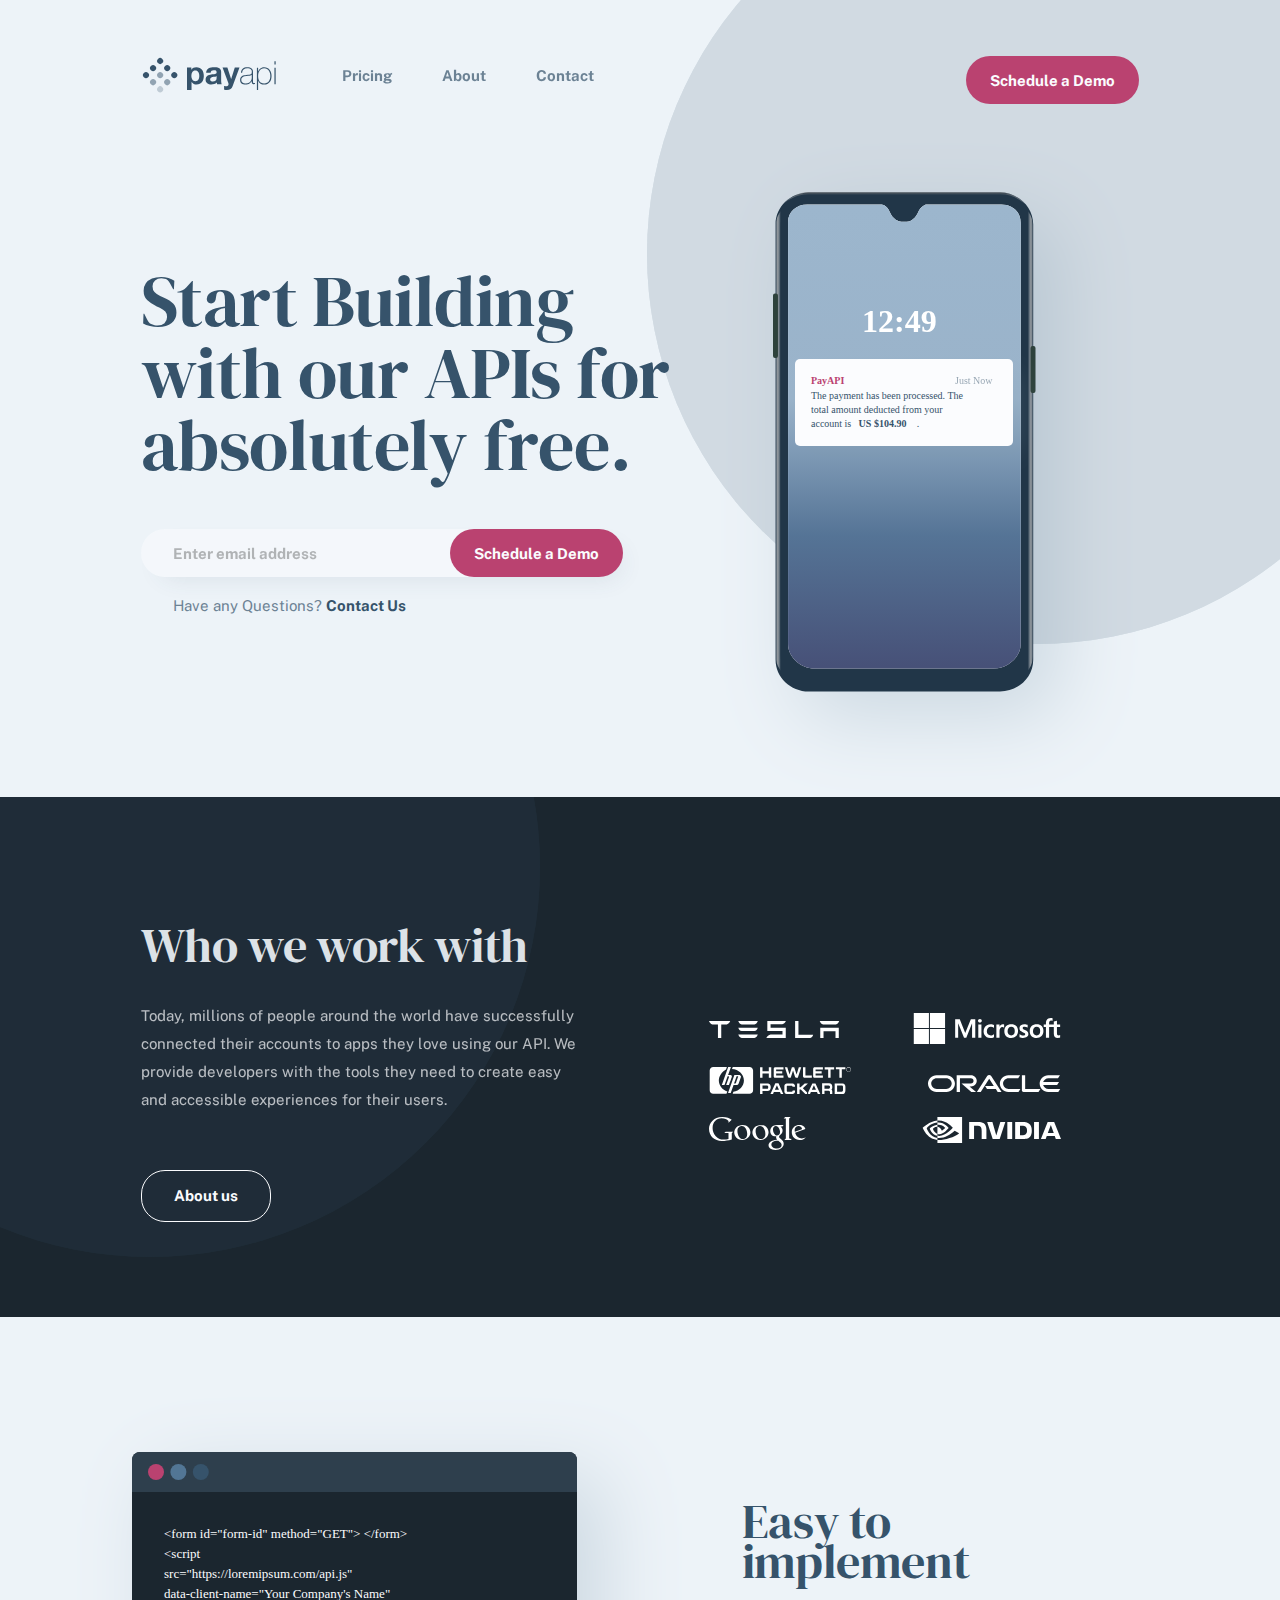
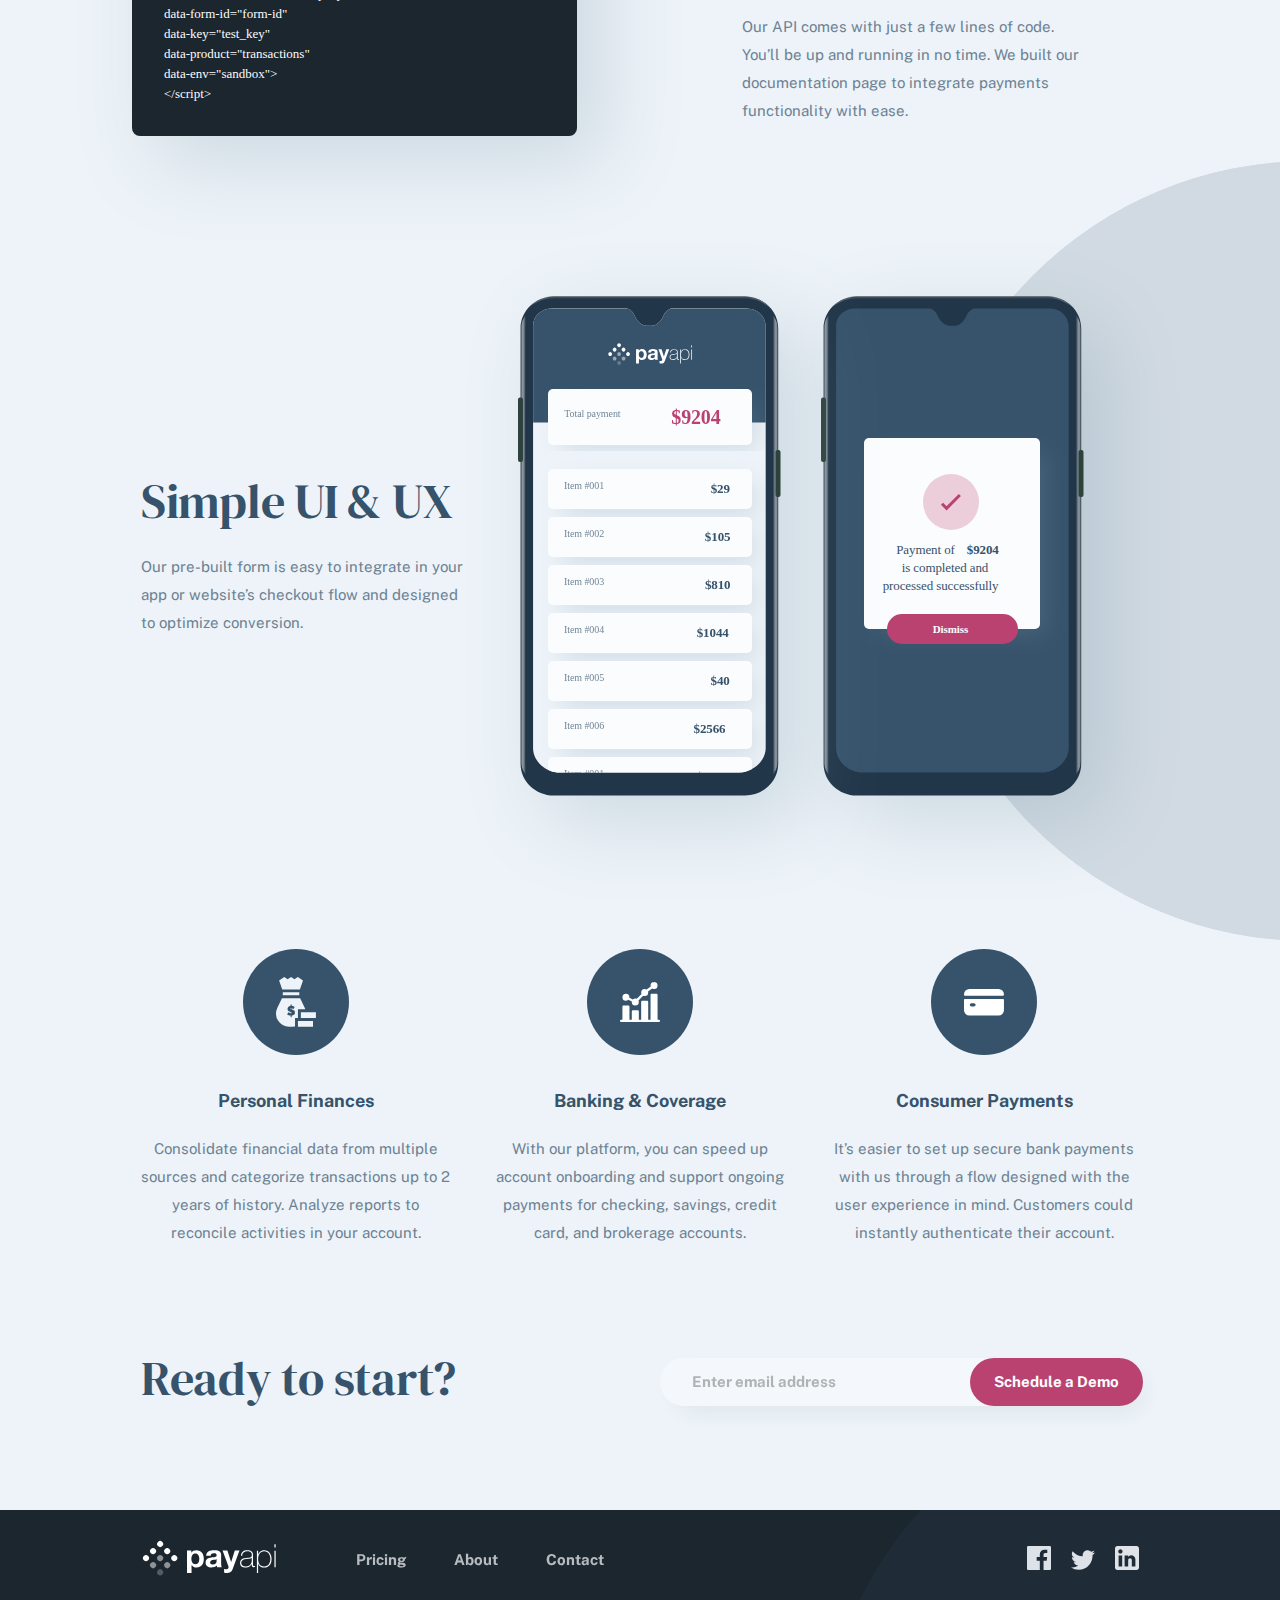
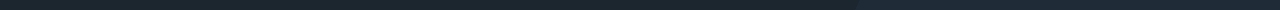
==== commit 509a9c13: "Finalised the website" ====
--- a/index.html
+++ b/index.html
@@ -17,7 +17,7 @@
             <a href="pricing.html">Pricing</a>
             <a href="about.html">About</a>
             <a href="contact.html">Contact</a>
-            <button class="scheduleButton" id="navigationButton">Schedule a Demo</button>
+            <button class="scheduleButton" id="navigationButton" >Schedule a Demo</button>
             <img id="upperRightCircle" src="assets/shared/desktop/bg-pattern-circle.svg" alt="">
         </nav>
 
@@ -38,7 +38,7 @@
             <div class="headerText">
                 <h1>Start Building with our APIs for absolutely free.</h1>
                 <form class="formEnterEmail">
-                    <input type="email" name="email" id="" placeholder="Enter email address">
+                    <input type="email" name="email" id="" placeholder="Enter email address" required>
                     <button class="scheduleButton">Schedule a Demo</button>
                 </form>
                 <p>Have any Questions? <a href="contact.html">Contact Us</a></p>
@@ -101,7 +101,7 @@
         <div class="homeReady">
             <h5>Ready to start?</h5>
             <form class="formEnterEmail">
-                <input type="email" name="email" id="" placeholder="Enter email address">
+                <input type="email" name="email" id="bottom" placeholder="Enter email address">
                 <button class="scheduleButton">Schedule a Demo</button>
             </form>
         </div>
--- a/style.css
+++ b/style.css
@@ -184,6 +184,7 @@
 .footerLinks a {
     color: #FBFCFE;
     opacity: 0.7;
+    z-index: 2;
 }
 
 .footerLinks a:hover {
@@ -210,7 +211,7 @@
 /*  Home Header */
 
 .homeHeader {
-    margin: 8rem 11% 0rem;
+    margin: 2rem 11% 0rem;
     display: flex;
     justify-content: space-between;
 }
@@ -290,7 +291,6 @@
     margin-top: 0.5rem;
 }
 
-
 /*  Easy to implement */
 
 .homeEasyTo {
@@ -392,7 +392,7 @@
 /*  Header */
 
 .pricingTitle {
-    margin: 7rem 11% 2rem;
+    margin: 0rem 11% 2rem;
 }
 
 .pricingPlans {
@@ -466,13 +466,12 @@
 }
 
 
-/*  About us page */
+/*  About page */
 /*  page h1 */
 
 .aboutTitle {
-    margin: 5rem 17% 4rem;
+    margin: 0rem 17% 4rem;
     max-width: 41rem;
-
 }
 
 .aboutTitle h1 {
@@ -515,12 +514,18 @@
     max-width: 120rem;
 }
 
-.aboutImage img:nth-child(2) {
+#aboutImage2 {
+    visibility: hidden;
+    position: absolute;
+}
+
+.aboutImage img:nth-child(3) {
     position: absolute;
     top: -7rem;
     left: -32rem;
     z-index: -1;
 }
+
 
 
 /*  Statistics */
@@ -553,7 +558,7 @@
 /*  Contact us page */
 /*  page h1 */
 .contactTitle {
-    margin: 5rem 11% 0;
+    margin: 0rem 11% 0;
 }
 
 .contactTitle h1 {
@@ -582,9 +587,11 @@
 }
 
 .checkBox {
+    display: flex;
     width: 24px;
     height: 24px;
     filter: invert(16%);
+    position: absolute;
 }
 
 .checkText {
@@ -594,8 +601,9 @@
     letter-spacing: -0.115px;
     color: #36536B;
     display: inline-block;
-    width: 24rem;
-    margin-left: 1rem;
+    max-width: 28rem;
+    margin-left: 3rem;
+    margin-top: 0rem;
 }
 
 .formButton {
@@ -654,6 +662,13 @@
 }
 
 
+
+@media screen and (max-width: 1290px) {
+    .whoWorkLogos {
+        width: 22rem;
+    }
+}
+
 @media screen and (max-width: 1090px) {
     /*  margins from al containers */
     .navigation {
@@ -700,6 +715,32 @@
 
     .pricePlan {
         max-width: 31%;
+    }
+
+    /*  About Page */
+    .aboutTitle {
+        margin: 5rem 4% 4rem;
+    }
+
+    .aboutTextContainer {
+        margin: 0 4%;
+    }
+
+    .aboutStatsContainer {
+        margin: 0 4% 3rem;
+    }
+
+    #aboutCircle {
+        display: none;
+    }
+
+    /*  Contact Page */
+    .contactTitle {
+        margin: 5rem 4% 0;
+    }
+
+    .contactFormContainer {
+        margin: 4rem 4% 0;
     }
 }
 
@@ -752,6 +793,7 @@
     .whoWorkLogos {
         height: 30rem;
         margin: 7rem 0 0 0;
+        width: 36rem;
     }
 
     .homeWhoWork img {
@@ -877,16 +919,171 @@
     .planPrice {
         font-size: 48px;
     }
+
+    /*  About Page */
+    .aboutTitle h1 {
+        font-size: 48px;
+    }
+
+    .aboutText p {
+        margin-left: 1rem;
+    }
+
+    /*  Contact Page */
+    .contactTitle {
+        text-align: center;
+        display: flex;
+        justify-content: center;
+        margin: 0 0 0 0;
+    }
+
+    .contactTitle h1 {
+        font-size: 48px;
+        line-height: 56px;
+    }
+
+    .contactFormContainer {
+        flex-direction: column;
+        text-align: center;
+        align-items: center;
+        margin: 2rem 0 0 0;
+        max-width: 100%;
+    }
+
+    .contactForm {
+        width: 50%;
+    }
+
+    .checkText {
+        text-align: left;
+    }
+    
+    .contactForm button {
+        margin-left: -17rem;
+    }
+
+    .contactLogosContainer {
+        margin: 4rem 0 0 0;
+    }
 }
 
 @media screen and (max-width: 720px) {
+    /*  Pricing Page */
+    .pricingTitle h1 {
+        font-size: 42px;
+    }
+
     .pricingPlans {
         flex-direction: column;
     }
 
     .pricePlan {
         max-width: 100%;
-    }
+        margin: 0 0 7rem 0;
+    }
+
+    .planTitle {
+        margin: 1rem 0 0 0;
+    }
+    
+    .planPrice {
+        margin: 1.5rem 0 3rem 0;
+    }
+
+    .pricePlan ul{
+        margin-left: 30%;
+    }
+
+    .pricePlan a {
+        margin: 0 0 0 -5.6rem;
+    }
+
+    /*  About Page */
+    .aboutTitle {
+        text-align: center;
+        margin: 0 4% 0 0;
+    }
+
+    .aboutTitle h1 {
+        font-size: 32px;
+        letter-spacing: -0.24px;
+        line-height: 36px;
+    }
+
+    .aboutText {
+        flex-direction: column;
+        text-align: center;
+    }
+
+    .aboutText h2, h3, h4, h5 {
+        font-size: 24px;
+        margin: 2rem 0 -0.3rem 0;
+    }
+
+    #aboutImage1 {
+        display: none;
+    }
+
+    #aboutImage2 {
+        visibility: visible;
+        position: relative;
+        width: 100%;
+    }
+
+    .aboutStatsContainer {
+        flex-direction: column;
+        align-items: center;
+        text-align: center;
+        max-width: 100%;
+    }
+
+    .aboutStats {
+        width: 100%;
+    }
+
+    .aboutStats hr {
+        visibility: hidden;
+        position: absolute;
+    }
+
+    .aboutStats #hrDisplay {
+        visibility: visible;
+        position: relative;
+        max-width: 100%;
+    }
+
+    .aboutStats p:nth-child(3) {
+        margin: 1.5rem 0 2.5rem;
+    }
+
+    /*  Contact Page */
+    .contactTitle {
+        justify-content: flex-start;
+    }
+
+    .contactTitle h1 {
+        font-size: 32px;
+        line-height: 36px;
+        max-width: 40rem;
+    }
+
+    .contactFormContainer {
+        margin: 2rem 4%;
+        text-align: start;
+    }
+
+    .contactForm {
+        width: 100%;
+    }
+
+    .contactForm button {
+        margin: 2rem 0 0 0;
+    }
+
+    .contactLogosContainer {
+        text-align: center;
+    }
+
 
 }
 
@@ -1046,4 +1243,13 @@
         max-width: 100%;
         margin-bottom: 3rem;
     }
+
+    .formLogos {
+        max-width: 20rem;
+        margin-left: 13%;
+    }
+
+    .formLogos object:nth-child(3) {
+        margin-top: 2.5rem;
+    }
 }